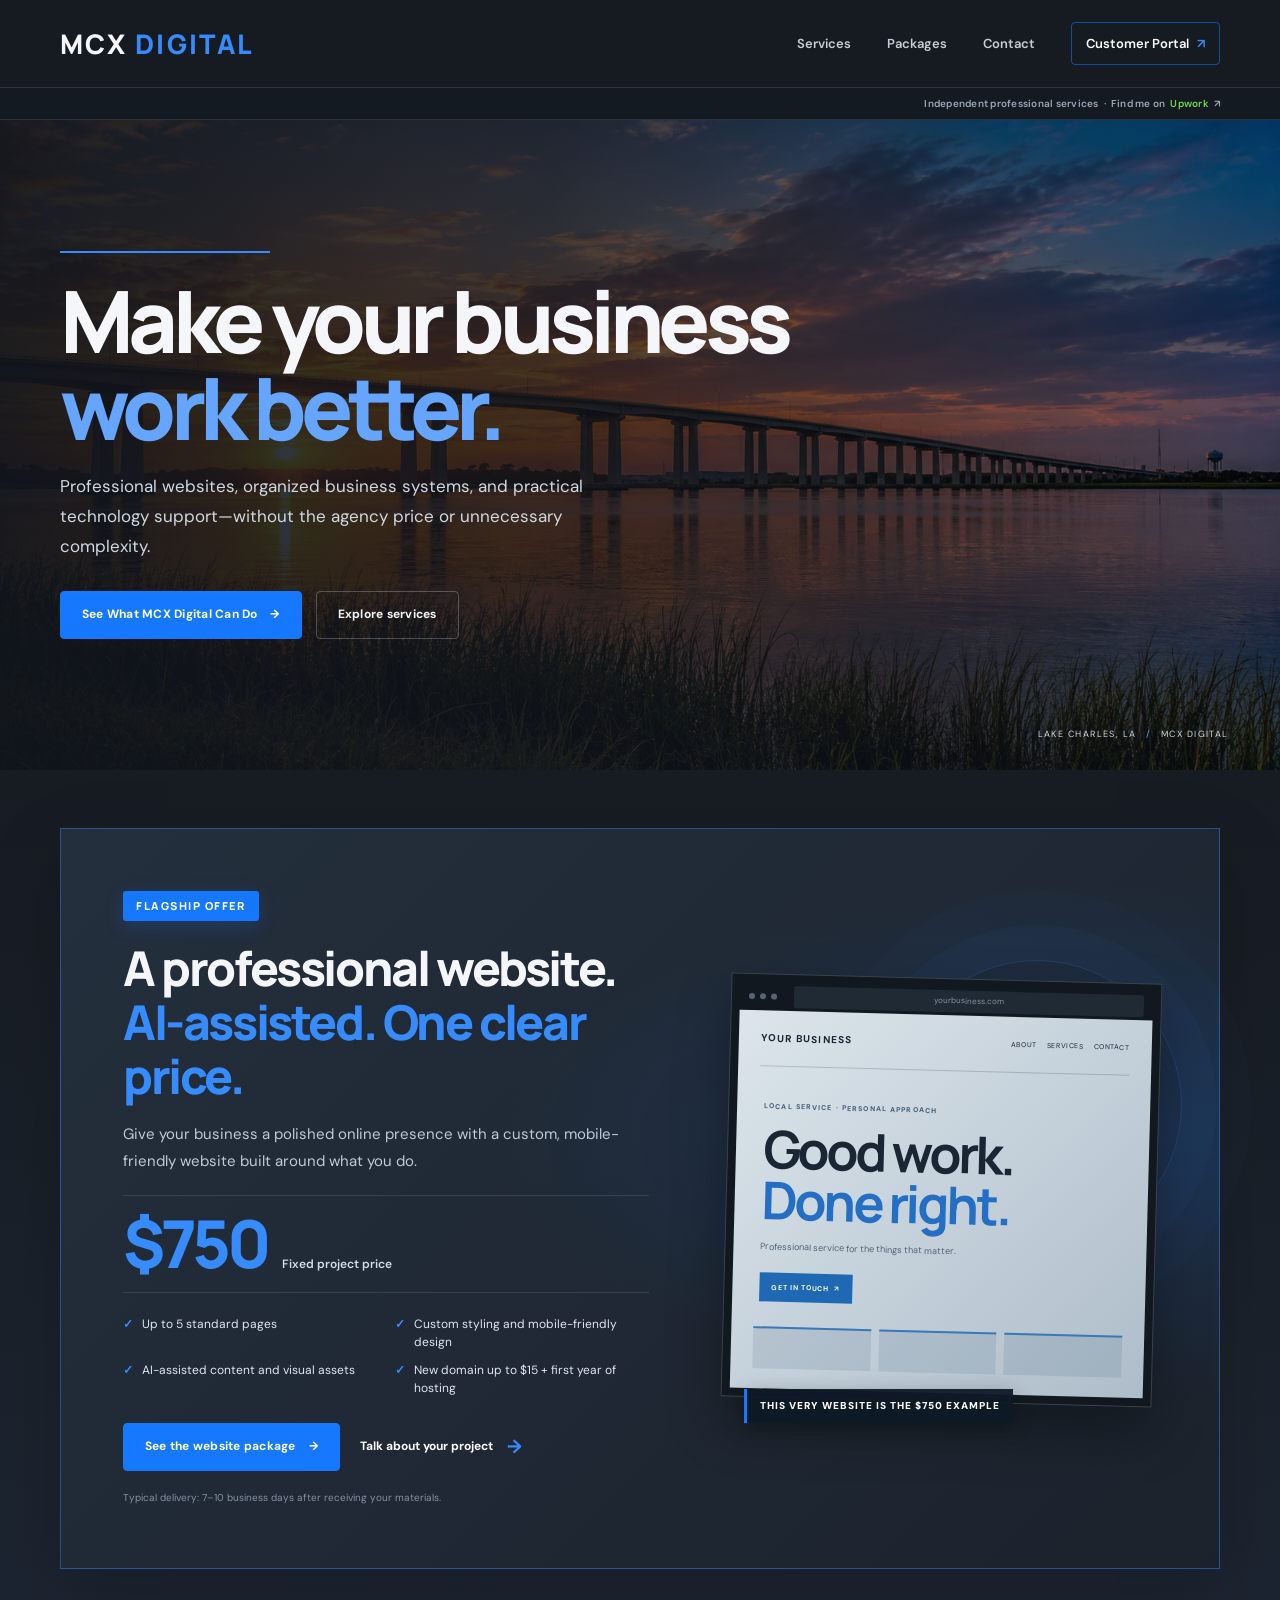
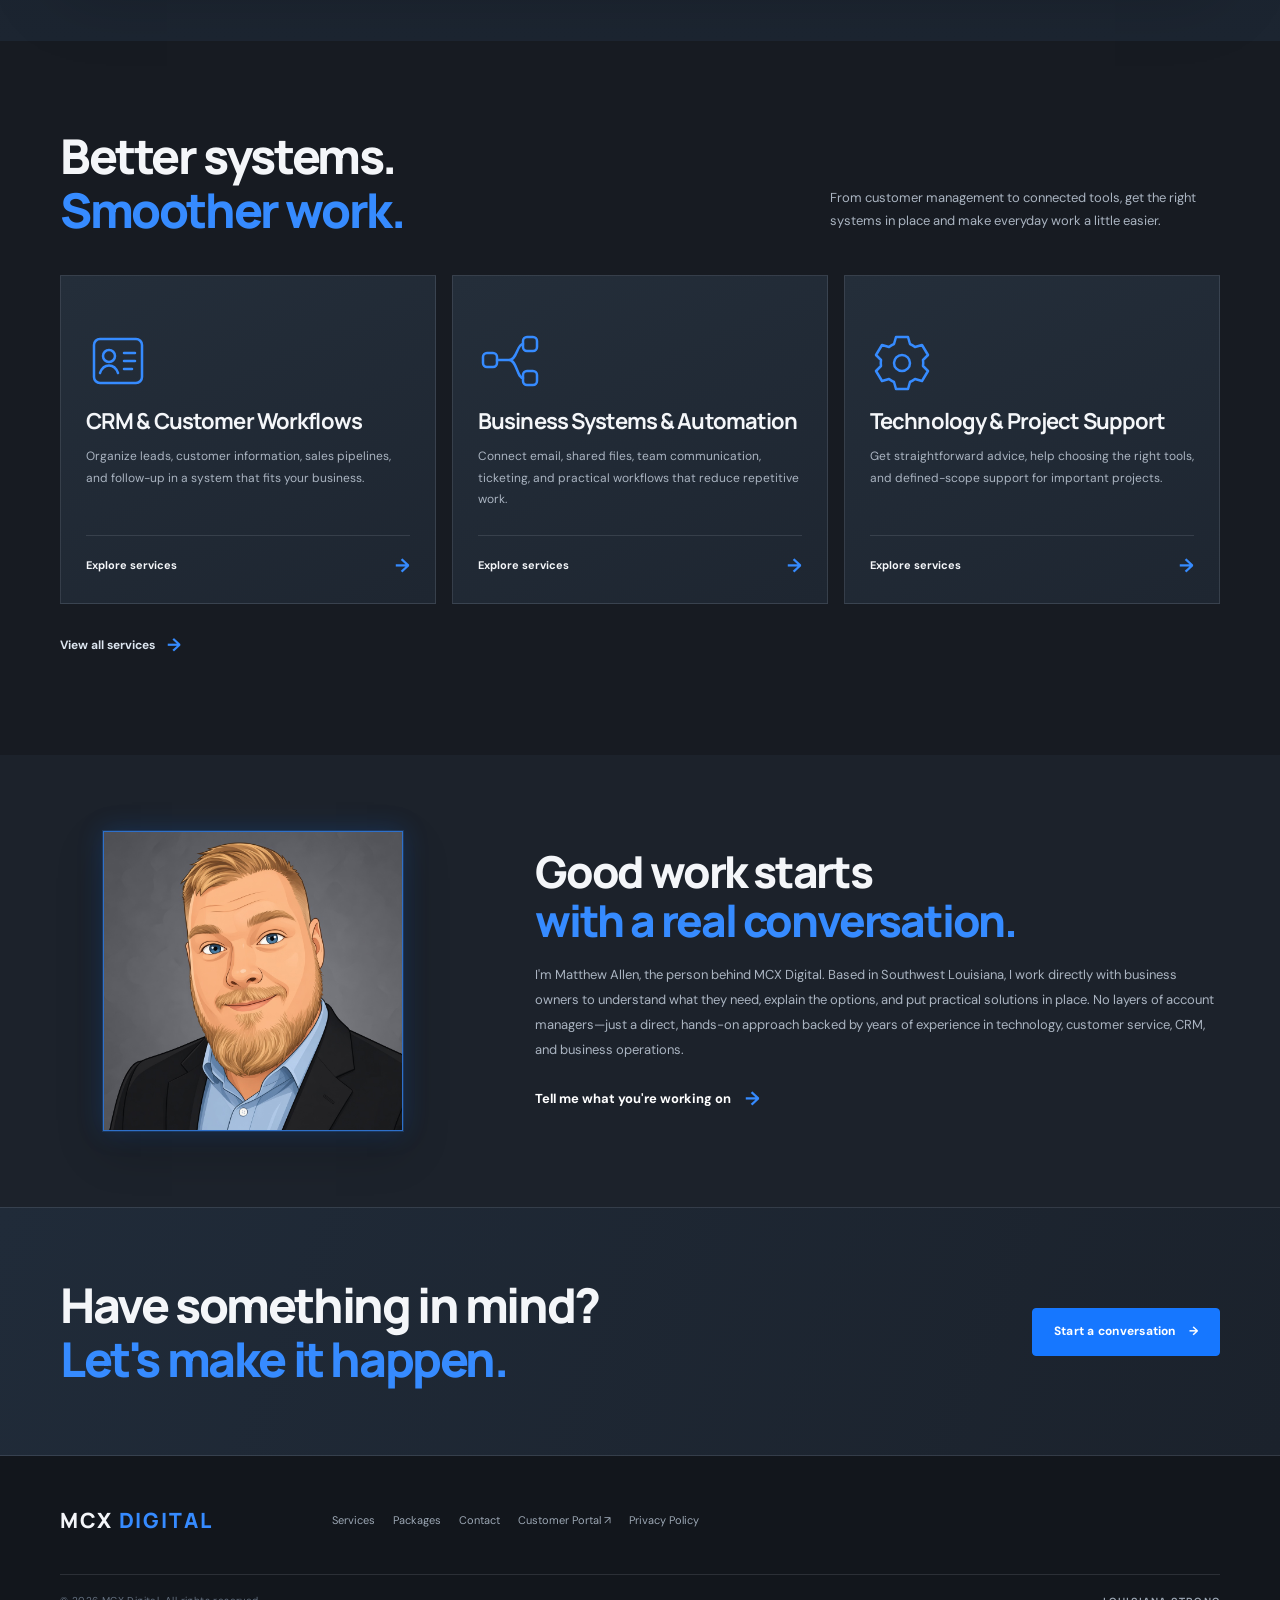
==== index.html @ 94354ca6 "Restore MCX Digital text wordmark" ====
<!doctype html>
<html lang="en">
<head>
  <meta charset="utf-8">
  <meta name="viewport" content="width=device-width, initial-scale=1">
  <meta name="description" content="MCX Digital provides professional small-business websites, CRM setup, connected business systems, and practical technology support from Southwest Louisiana.">
  <meta name="theme-color" content="#171b22">
  <title>MCX Digital | Practical Digital Support for Small Business</title>
  <link rel="icon" href="assets/images/favicon.svg" type="image/svg+xml">
  <link rel="preconnect" href="https://fonts.googleapis.com">
  <link rel="preconnect" href="https://fonts.gstatic.com" crossorigin>
  <link href="https://fonts.googleapis.com/css2?family=DM+Sans:wght@400;500;600;700&family=Manrope:wght@400;500;600;700;800&display=swap" rel="stylesheet">
  <link rel="stylesheet" href="assets/css/style.css">
  <script src="assets/js/config.js" defer></script>
  <script src="assets/js/main.js" defer></script>
</head>
<body class="home-page">
  <a class="skip-link" href="#main">Skip to content</a>
  <header class="site-header">
    <div class="container nav-wrap">
      <a class="brand" href="index.html" aria-label="MCX Digital home"><span class="brand-wordmark">MCX <span class="brand-x">DIGITAL</span></span></a>
      <button class="menu-toggle" type="button" aria-expanded="false" aria-controls="primary-nav" aria-label="Open navigation"><span></span><span></span><span></span></button>
      <nav class="primary-nav" id="primary-nav" aria-label="Main navigation">
        <a href="services.html">Services</a>
        <a href="packages.html">Packages</a>
        <a href="contact.html">Contact</a>
        <a class="nav-portal" data-portal-link href="#">Customer Portal <span aria-hidden="true">↗</span></a>
      </nav>
    </div>
  </header>
  <div class="profile-bar"><div class="container"><a href="https://www.upwork.com/freelancers/matthewallen" target="_blank" rel="noopener noreferrer">Independent professional services <span aria-hidden="true">·</span> Find me on <span class="upwork-word">Upwork</span> <span aria-hidden="true">↗</span></a></div></div>
  <main id="main">
    <section class="hero hero-home home-hero">
      <div class="container home-hero-content">
        <div class="home-kicker"><span></span></div>
        <h1>Make your business<br><span>work better.</span></h1>
        <p class="hero-lede">Professional websites, organized business systems, and practical technology support—without the agency price or unnecessary complexity.</p>
        <div class="hero-actions">
          <a class="button button-primary" href="packages.html">See What MCX Digital Can Do <span aria-hidden="true">→</span></a>
          <a class="button button-ghost" href="services.html">Explore services</a>
        </div>
      </div>
      <div class="home-hero-index">LAKE CHARLES, LA <span> / </span> MCX DIGITAL</div>
    </section>

    <section class="home-flagship-section">
      <div class="container">
        <div class="home-flagship-panel">
          <div class="home-flagship-copy">
            <div class="home-section-kicker"><span class="home-flagship-tag">FLAGSHIP OFFER</span></div>
            <h2>A professional website.<br><span>AI-assisted. One clear price.</span></h2>
            <p class="home-flagship-lede">Give your business a polished online presence with a custom, mobile-friendly website built around what you do.</p>
            <div class="home-price-line"><strong>$750</strong><span>Fixed project price</span></div>
            <ul class="home-includes">
              <li>Up to 5 standard pages</li>
              <li>Custom styling and mobile-friendly design</li>
              <li>AI-assisted content and visual assets</li>
              <li>New domain up to $15 + first year of hosting</li>
            </ul>
            <div class="home-flagship-actions">
              <a class="button button-primary" href="packages.html">See the website package <span aria-hidden="true">→</span></a>
              <a class="text-link" href="contact.html">Talk about your project <span>→</span></a>
            </div>
            <p class="home-delivery-note">Typical delivery: 7–10 business days after receiving your materials.</p>
          </div>
          <div class="home-site-visual" aria-label="Illustrative preview of a modern small-business website">
            <div class="home-browser">
              <div class="home-browser-bar"><span></span><span></span><span></span><div>yourbusiness.com</div></div>
              <div class="home-browser-page">
                <div class="home-browser-nav"><b>YOUR BUSINESS</b><span>ABOUT&nbsp;&nbsp;&nbsp; SERVICES&nbsp;&nbsp;&nbsp; CONTACT</span></div>
                <div class="home-browser-hero"><small>LOCAL SERVICE · PERSONAL APPROACH</small><strong>Good work.<br><i>Done right.</i></strong><span>Professional service for the things that matter.</span><b>GET IN TOUCH&nbsp; ↗</b></div>
                <div class="home-browser-bottom"><span></span><span></span><span></span></div>
              </div>
            </div>
            <div class="home-visual-caption"><span>THIS VERY WEBSITE IS THE $750 EXAMPLE</span></div>
            <div class="home-visual-orbit"></div>
          </div>
        </div>
      </div>
    </section>

    <section class="home-services-section section">
      <div class="container">
        <div class="home-services-heading">
          <div><h2>Better systems.<br><span>Smoother work.</span></h2></div>
          <p>From customer management to connected tools, get the right systems in place and make everyday work a little easier.</p>
        </div>
        <div class="home-services-grid">
          <a class="home-service-card" href="services.html">
            <div class="home-service-top" aria-hidden="true"></div>
            <div class="home-service-symbol home-symbol-crm" aria-hidden="true"><svg viewBox="0 0 64 64" fill="none"><rect x="8" y="10" width="48" height="44" rx="6" stroke="currentColor" stroke-width="2.5"/><circle cx="23" cy="27" r="6" stroke="currentColor" stroke-width="2.5"/><path d="M14 44c1.8-5 5-7.5 9-7.5s7.2 2.5 9 7.5M38 24h11M38 32h11M38 40h8" stroke="currentColor" stroke-width="2.5" stroke-linecap="round"/></svg></div>
            <h3>CRM &amp; Customer Workflows</h3>
            <p>Organize leads, customer information, sales pipelines, and follow-up in a system that fits your business.</p>
            <span class="home-card-link">Explore services <i>→</i></span>
          </a>
          <a class="home-service-card" href="services.html">
            <div class="home-service-top" aria-hidden="true"></div>
            <div class="home-service-symbol home-symbol-flow" aria-hidden="true"><svg viewBox="0 0 64 64" fill="none"><rect x="5" y="24" width="14" height="14" rx="4" stroke="currentColor" stroke-width="2.5"/><rect x="45" y="8" width="14" height="14" rx="4" stroke="currentColor" stroke-width="2.5"/><rect x="45" y="42" width="14" height="14" rx="4" stroke="currentColor" stroke-width="2.5"/><path d="M19 31h12c8 0 8-16 14-16M31 31c8 0 8 18 14 18" stroke="currentColor" stroke-width="2.5" stroke-linecap="round"/></svg></div>
            <h3>Business Systems &amp; Automation</h3>
            <p>Connect email, shared files, team communication, ticketing, and practical workflows that reduce repetitive work.</p>
            <span class="home-card-link">Explore services <i>→</i></span>
          </a>
          <a class="home-service-card" href="services.html">
            <div class="home-service-top" aria-hidden="true"></div>
            <div class="home-service-symbol home-symbol-guidance" aria-hidden="true"><svg viewBox="0 0 64 64" fill="none"><path d="M26 8h12l2 7a19 19 0 0 1 5 3l7-2 6 10-5 5a20 20 0 0 1 0 6l5 5-6 10-7-2a19 19 0 0 1-5 3l-2 7H26l-2-7a19 19 0 0 1-5-3l-7 2-6-10 5-5a20 20 0 0 1 0-6l-5-5 6-10 7 2a19 19 0 0 1 5-3l2-7Z" stroke="currentColor" stroke-width="2.5" stroke-linejoin="round"/><circle cx="32" cy="34" r="8" stroke="currentColor" stroke-width="2.5"/></svg></div>
            <h3>Technology &amp; Project Support</h3>
            <p>Get straightforward advice, help choosing the right tools, and defined-scope support for important projects.</p>
            <span class="home-card-link">Explore services <i>→</i></span>
          </a>
        </div>
        <a class="home-all-services" href="services.html">View all services <span>→</span></a>
      </div>
    </section>

    <section class="home-about-section">
      <div class="container home-about-panel">
        <div class="home-about-image"><img src="assets/images/avatar01.jpg" alt="Illustrated portrait of Matthew Allen"></div>
        <div class="home-about-copy">
          <h2>Good work starts<br><span>with a real conversation.</span></h2>
          <p>I'm Matthew Allen, the person behind MCX Digital. Based in Southwest Louisiana, I work directly with business owners to understand what they need, explain the options, and put practical solutions in place. No layers of account managers—just a direct, hands-on approach backed by years of experience in technology, customer service, CRM, and business operations.</p>
          <a class="text-link" href="contact.html">Tell me what you're working on <span>→</span></a>
        </div>
      </div>
    </section>

    <section class="home-final-cta">
      <div class="container home-final-inner">
        <div><h2>Have something in mind?<br><span>Let's make it happen.</span></h2></div>
        <a class="button button-primary" href="contact.html">Start a conversation <span aria-hidden="true">→</span></a>
      </div>
    </section>
  </main>
  <footer class="site-footer">
    <div class="container footer-main">
      <a class="brand footer-brand" href="index.html" aria-label="MCX Digital home"><span class="brand-wordmark">MCX <span class="brand-x">DIGITAL</span></span></a>
      <div class="footer-links"><a href="services.html">Services</a><a href="packages.html">Packages</a><a href="contact.html">Contact</a><a data-portal-link href="#">Customer Portal ↗</a><a href="privacy.html">Privacy Policy</a></div>
    </div>
    <div class="container footer-bottom"><span>© <span data-year></span> MCX Digital. All rights reserved.</span><span class="footer-signoff">Louisiana Strong</span></div>
  </footer>
</body>
</html>
---- assets/css/style.css ----
:root{--bg:#171b22;--bg-soft:#1d232c;--panel:#222a35;--panel-hover:#283341;--text:#f4f6f9;--muted:#aab4c1;--subtle:#778392;--blue:#1677ff;--blue-bright:#368bff;--line:rgba(205,218,233,.13);--font-body:"DM Sans",Arial,sans-serif;--font-display:"Manrope","DM Sans",sans-serif;--container:1160px}*{box-sizing:border-box}html{scroll-behavior:smooth}body{margin:0;background:var(--bg);color:var(--text);font-family:var(--font-body);font-size:16px;line-height:1.65;-webkit-font-smoothing:antialiased}a{color:inherit;text-decoration:none}button,input,textarea{font:inherit}.container{width:min(var(--container),calc(100% - 48px));margin-inline:auto}.skip-link{position:absolute;left:-999px;top:8px;z-index:100;background:var(--blue);padding:10px 16px}.skip-link:focus{left:8px}.site-header{height:88px;position:relative;z-index:20;border-bottom:1px solid var(--line);background:rgba(23,27,34,.94)}.nav-wrap{height:100%;display:flex;align-items:center;justify-content:space-between}.brand{display:inline-flex;align-items:center;font-family:var(--font-display),Arial,sans-serif;font-weight:800;letter-spacing:.11em;flex-shrink:0}.brand-wordmark{display:block;font-size:27px;line-height:1.15;letter-spacing:.09em;white-space:nowrap;color:#f4f6f9}.brand-x{color:var(--blue-bright)}.footer-brand .brand-wordmark{font-size:21px}@media(max-width:680px){.brand-wordmark{font-size:22px;letter-spacing:.07em}.footer-brand .brand-wordmark{font-size:19px}}.brand-mark{font-size:26px;letter-spacing:-.09em;color:#fff}.brand-mark span{color:var(--blue)}.brand-name{font-size:12px;letter-spacing:.18em}.brand-period{color:var(--blue);font-size:20px}.primary-nav{display:flex;align-items:center;gap:36px;font-size:13px;font-weight:600;color:#c6ced8}.primary-nav>a{transition:color .2s}.primary-nav>a:hover,.primary-nav>a.active{color:#fff}.primary-nav>a.active:after{content:"";display:block;height:2px;background:var(--blue);margin-top:7px}.primary-nav .nav-portal{border:1px solid rgba(22,119,255,.55);border-radius:4px;padding:10px 14px;color:#fff}.nav-portal span{color:var(--blue-bright);margin-left:5px}.menu-toggle{display:none;background:none;border:0;padding:8px}.menu-toggle span{display:block;width:23px;height:2px;background:white;margin:5px}.hero{position:relative;overflow:hidden;min-height:620px;display:flex;align-items:center;background:radial-gradient(ellipse at 78% 42%,rgba(22,119,255,.13),transparent 38%),linear-gradient(115deg,#171b22 5%,#1a2029 100%)}.hero-grid{position:absolute;inset:0;background-image:linear-gradient(rgba(160,184,213,.045) 1px,transparent 1px),linear-gradient(90deg,rgba(160,184,213,.045) 1px,transparent 1px);background-size:64px 64px;mask-image:linear-gradient(90deg,transparent 4%,#000 100%)}.hero-content{position:relative;z-index:2;padding-block:100px}.eyebrow{display:flex;align-items:center;gap:12px;color:#8e9bab;font-size:10px;font-weight:700;letter-spacing:.2em}.eyebrow-line{width:28px;height:2px;background:var(--blue)}h1,h2,h3,p{margin-top:0}h1,h2,h3{font-family:var(--font-display);letter-spacing:-.045em}h1{font-size:clamp(48px,7vw,82px);line-height:1.06;font-weight:800;margin:24px 0}.hero h1 span,.text-blue{color:var(--blue-bright)}.hero-lede{max-width:590px;color:#aeb8c5;font-size:18px;line-height:1.75}.hero-actions{display:flex;flex-wrap:wrap;gap:14px;margin-top:34px}.button{display:inline-flex;align-items:center;justify-content:center;gap:13px;min-height:48px;padding:0 21px;border-radius:4px;font-size:12px;font-weight:700;letter-spacing:.02em;transition:transform .2s,background .2s,border-color .2s}.button:hover:not(.button-disabled){transform:translateY(-2px)}.button-primary{background:var(--blue);color:white;border:1px solid var(--blue)}.button-primary:hover{background:#0868eb}.button-ghost{border:1px solid rgba(210,222,238,.28);color:#f2f5f8}.button-ghost:hover{border-color:var(--blue)}.button-disabled{background:#303945;color:#9ba7b5;border:1px solid #3a4552;cursor:not-allowed}.hero-note{margin-top:54px;color:#8793a2;font-size:11px;letter-spacing:.08em}.status-dot{display:inline-block;width:7px;height:7px;background:var(--blue);border-radius:50%;margin-right:9px;box-shadow:0 0 12px rgba(22,119,255,.8)}.hero-orbit{position:absolute;border:1px solid rgba(22,119,255,.2);border-radius:50%;pointer-events:none}.orbit-one{width:500px;height:500px;right:8%;top:10%;box-shadow:0 0 100px rgba(22,119,255,.06),inset 0 0 100px rgba(22,119,255,.04)}.orbit-two{width:340px;height:340px;right:14%;top:23%;border-color:rgba(22,119,255,.14)}.hero-index,.page-hero-index{position:absolute;right:5%;bottom:38px;color:#667486;font-size:10px;letter-spacing:.2em}.section{padding:108px 0}.section-intro{background:#1c222b}.intro-layout{display:grid;grid-template-columns:1fr 1fr;gap:80px;align-items:center}h2{font-size:clamp(34px,4vw,52px);line-height:1.13;font-weight:800;margin:20px 0}.large-copy{font-size:19px;color:#b7c1cd;line-height:1.8}.text-link{display:inline-flex;align-items:center;gap:14px;margin-top:18px;color:#fff;font-size:13px;font-weight:700}.text-link span{color:var(--blue-bright);font-size:19px;transition:transform .2s}.text-link:hover span{transform:translateX(5px)}.section-heading{display:flex;align-items:end;justify-content:space-between;gap:30px;margin-bottom:44px}.section-heading h2{margin-bottom:0}.service-grid{display:grid;grid-template-columns:repeat(3,1fr);gap:16px}.service-card{position:relative;min-height:270px;padding:30px;background:var(--panel);border:1px solid var(--line);transition:transform .25s,border-color .25s,background .25s}.service-card:hover{transform:translateY(-5px);border-color:rgba(22,119,255,.55);background:var(--panel-hover)}.card-number{position:absolute;top:28px;right:28px;color:#6e7c8c;font-size:11px;letter-spacing:.12em}.service-icon{display:block;color:var(--blue-bright);font-size:30px;margin:12px 0 28px}.service-card h3{font-size:21px;margin-bottom:12px}.service-card p,.feature-copy p{color:var(--muted);font-size:14px;line-height:1.8}.card-arrow{position:absolute;bottom:25px;right:28px;color:var(--blue-bright);font-size:20px}.mobile-link{display:none}.section-feature{background:#1c222b}.feature-panel{display:grid;grid-template-columns:1fr 1fr;gap:90px;align-items:center}.feature-art{min-height:360px;position:relative;display:flex;align-items:center;justify-content:center;overflow:hidden;background:linear-gradient(140deg,#202b39,#18202a);border:1px solid var(--line)}.feature-ring{position:absolute;width:270px;height:270px;border:1px solid rgba(22,119,255,.55);border-radius:50%;box-shadow:0 0 0 35px rgba(22,119,255,.035),0 0 0 70px rgba(22,119,255,.025)}.feature-monogram{position:relative;font-family:var(--font-display);font-weight:800;font-size:76px;letter-spacing:-.1em}.feature-monogram span{color:var(--blue)}.feature-label{position:absolute;bottom:28px;color:#8190a1;font-size:9px;letter-spacing:.24em}.feature-copy h2{font-size:clamp(32px,3.6vw,46px)}.section-cta{background:linear-gradient(110deg,#1d2734,#1b222c);border-top:1px solid var(--line);border-bottom:1px solid var(--line)}.cta-inner{display:flex;align-items:center;justify-content:space-between;gap:30px}.cta-inner h2{margin-bottom:0}.site-footer{background:#12161c;padding:52px 0 20px}.footer-main{display:grid;grid-template-columns:1fr 1fr 2fr;gap:24px;align-items:center;padding-bottom:42px}.footer-brand{width:max-content}.footer-main>p{margin:0;color:#7f8b99;font-size:12px}.footer-links{display:flex;justify-content:flex-end;flex-wrap:wrap;gap:20px;color:#9ca7b4;font-size:11px}.footer-links a:hover{color:#fff}.footer-bottom{border-top:1px solid var(--line);padding-top:18px;display:flex;justify-content:space-between;color:#657180;font-size:10px;letter-spacing:.04em}.page-hero{position:relative;overflow:hidden;padding:112px 0 104px;background:radial-gradient(ellipse at 85% 40%,rgba(22,119,255,.12),transparent 38%),#1b212a;border-bottom:1px solid var(--line)}.page-hero h1{font-size:clamp(44px,6vw,70px);margin:22px 0}.page-hero .hero-lede{font-size:16px;max-width:620px}.page-hero-compact{padding:85px 0}.service-list{border-top:1px solid var(--line)}.service-row{display:grid;grid-template-columns:.8fr 1.2fr;gap:80px;padding:48px 0;border-bottom:1px solid var(--line)}.service-row-meta{display:flex;flex-direction:column;justify-content:space-between;color:#7f8d9d;font-size:10px;letter-spacing:.16em}.service-row-meta .service-icon{font-size:34px;margin:28px 0 0}.service-row h2{font-size:34px;margin:0 0 15px}.service-row p{max-width:650px;color:var(--muted);line-height:1.8}.feature-list{list-style:none;margin:24px 0 0;padding:0;display:grid;gap:10px;color:#c0cad5;font-size:13px}.feature-list li:before{content:"↗";color:var(--blue-bright);margin-right:12px}.section-aside{max-width:320px;color:var(--muted);font-size:13px;line-height:1.8}.package-grid{display:grid;grid-template-columns:repeat(3,1fr);gap:16px;align-items:stretch}.package-card{background:var(--panel);border:1px solid var(--line);padding:30px;display:flex;flex-direction:column;min-height:440px}.package-featured{border-color:rgba(22,119,255,.7);background:linear-gradient(160deg,#243347,#202a37)}.package-top{display:flex;align-items:center;justify-content:space-between;color:#8c9aaa;font-size:9px;letter-spacing:.16em}.package-symbol{font-family:var(--font-display);font-size:24px;margin-left:auto;color:rgba(54,139,255,.75)}.package-card h3{font-size:30px;margin:24px 0 8px}.package-desc{color:var(--muted);font-size:13px;line-height:1.8;min-height:68px}.package-price{border-top:1px solid var(--line);border-bottom:1px solid var(--line);padding:18px 0;margin:12px 0;color:#8996a5;font-size:9px;letter-spacing:.15em}.package-price span{display:block;color:#fff;font-family:var(--font-display);font-size:15px;font-weight:700;letter-spacing:.04em;margin-top:5px}.package-card .button{margin-top:auto}.fine-print{color:#788595;font-size:11px;margin-top:28px}.contact-layout{display:grid;grid-template-columns:.8fr 1.2fr;gap:90px;align-items:start}.contact-copy h2{font-size:42px}.contact-copy>p{color:var(--muted);line-height:1.8}.contact-detail{border-top:1px solid var(--line);padding:18px 0;display:flex;flex-direction:column;gap:5px;color:#dce2e9;font-size:13px}.detail-label{color:#7e8b9a;font-size:9px;letter-spacing:.18em}.contact-form-panel{background:var(--panel);border:1px solid var(--line);padding:32px}.form-heading{display:flex;justify-content:space-between;color:#e8edf3;font-size:10px;letter-spacing:.16em;margin-bottom:28px}.form-mark{color:#788798}.contact-form{display:grid;gap:10px}.contact-form label{color:#bdc7d2;font-size:11px;font-weight:600;margin-top:8px}.contact-form input,.contact-form textarea{width:100%;border:1px solid rgba(205,218,233,.17);border-radius:3px;background:#19202a;color:#fff;padding:13px 14px;outline:none;font-size:13px}.contact-form input:focus,.contact-form textarea:focus{border-color:var(--blue)}.contact-form textarea{resize:vertical}.contact-form input::placeholder,.contact-form textarea::placeholder{color:#687687}.contact-form button{margin-top:12px;width:100%}.contact-form button:disabled{opacity:.75}.form-note{color:#778596;font-size:10px;line-height:1.6;margin:4px 0 0}.legal-content{max-width:800px}.legal-content h2{font-size:22px;margin-top:34px}.legal-content p{color:var(--muted);line-height:1.8}.legal-warning{padding:18px;border:1px solid rgba(255,183,77,.35);background:rgba(255,183,77,.06);color:#e8c58d;font-size:12px;line-height:1.7}.fine-print a{color:var(--blue-bright)}@media(max-width:850px){.primary-nav{gap:20px}.hero{min-height:570px}.orbit-one{right:-18%}.orbit-two{right:-8%}.feature-panel{gap:42px}.service-row{gap:40px}.contact-layout{gap:40px}.footer-main{grid-template-columns:1fr 1fr}.footer-links{grid-column:1/-1;justify-content:flex-start}.package-card{padding:22px}}@media(max-width:680px){.container{width:min(var(--container),calc(100% - 36px))}.site-header{height:72px}.menu-toggle{display:block}.primary-nav{display:none;position:absolute;top:71px;left:0;right:0;background:#171d25;border-bottom:1px solid var(--line);padding:18px;flex-direction:column;align-items:stretch;gap:0}.primary-nav.is-open{display:flex}.primary-nav>a{padding:13px 8px}.primary-nav>a.active:after{display:none}.primary-nav .nav-portal{margin-top:8px;text-align:center}.hero{min-height:600px}.hero-content{padding-block:90px}.hero h1{font-size:clamp(46px,13vw,66px)}.hero-lede{font-size:16px}.hero-note{margin-top:38px}.orbit-one{width:360px;height:360px;right:-50%;top:18%}.orbit-two{width:250px;height:250px;right:-34%;top:27%}.hero-index{right:20px;bottom:20px}.section{padding:76px 0}.intro-layout,.feature-panel,.contact-layout{grid-template-columns:1fr;gap:28px}.intro-layout{gap:20px}.large-copy{font-size:16px}.section-heading{align-items:flex-start;flex-direction:column}.desktop-link{display:none}.mobile-link{display:inline-flex}.service-grid{grid-template-columns:1fr}.service-card{min-height:225px}.feature-art{min-height:280px}.feature-ring{width:210px;height:210px}.feature-monogram{font-size:62px}.cta-inner{align-items:flex-start;flex-direction:column}.footer-main{grid-template-columns:1fr;gap:18px}.footer-links{grid-column:auto;display:grid;grid-template-columns:1fr 1fr;gap:14px}.footer-bottom{gap:12px;flex-direction:column}.page-hero{padding:80px 0 75px}.page-hero h1{font-size:clamp(42px,12vw,60px)}.page-hero-index{right:18px;bottom:18px}.service-row{grid-template-columns:1fr;gap:16px;padding:34px 0}.service-row-meta{flex-direction:row;align-items:center}.service-row-meta .service-icon{margin:0}.service-row h2{font-size:29px}.package-grid{grid-template-columns:1fr}.package-card{min-height:390px}.section-aside{max-width:none}.contact-copy h2{font-size:36px}.contact-form-panel{padding:22px}.page-hero-compact{padding:70px 0}.legal-content h2{font-size:20px}}@media(prefers-reduced-motion:reduce){html{scroll-behavior:auto}*,*:before,*:after{transition:none!important;animation:none!important}}
/* Southwest Louisiana identity */
.louisiana-mark{display:block;width:19px;height:26px;object-fit:contain;margin-right:11px;opacity:.95;flex-shrink:0}
.footer-brand .louisiana-mark{width:16px;height:22px;margin-right:8px}
.feature-state-mark{position:absolute;width:110px;height:125px;object-fit:contain;opacity:.18;transform:rotate(7deg)}
.hero-home{background-image:linear-gradient(90deg,rgba(17,22,29,.94) 0%,rgba(17,22,29,.78) 44%,rgba(17,22,29,.24) 100%),url("../images/i210-sunset.png");background-position:center;background-size:cover}
.hero-home .hero-grid{opacity:.28}
.hero-home .hero-orbit{border-color:rgba(255,255,255,.18)}
.site-footer .footer-main>p{max-width:310px;line-height:1.7}
@media(max-width:680px){.louisiana-mark{width:16px;height:22px;margin-right:8px}.hero-home{background-position:58% center}.hero-home:before{content:"";position:absolute;inset:0;background:linear-gradient(90deg,rgba(17,22,29,.88),rgba(17,22,29,.45));pointer-events:none}}

/* Homepage local identity: Lake Charles I-210 sunset hero */
.hero-home{background:#171b22}
.hero-home::before{content:"";position:absolute;inset:0;background:linear-gradient(90deg,rgba(23,27,34,.98) 0%,rgba(23,27,34,.88) 34%,rgba(23,27,34,.38) 68%,rgba(23,27,34,.18) 100%),linear-gradient(0deg,rgba(23,27,34,.38),rgba(23,27,34,.08)),url("../images/i210-sunset.png");background-size:cover;background-position:center 54%;pointer-events:none}
.hero-home .hero-grid,.hero-home .hero-orbit{display:none}
@media(max-width:680px){.hero-home::before{background-position:58% center;background-image:linear-gradient(90deg,rgba(23,27,34,.91),rgba(23,27,34,.58)),linear-gradient(0deg,rgba(23,27,34,.48),rgba(23,27,34,.12)),url("../images/i210-sunset.png")}.hero-home{min-height:600px}}


/* Approved homepage refresh */
.service-card{min-height:310px}
.service-mark{position:relative;display:flex;align-items:center;height:72px;margin:4px 0 18px;color:var(--blue-bright);font-family:var(--font-display);font-size:48px;font-weight:800;letter-spacing:-.09em;line-height:1}
.service-mark:after{content:"";position:absolute;left:0;bottom:0;width:48px;height:3px;background:var(--blue-bright);border-radius:2px}
.service-mark-ops{letter-spacing:-.07em}
.ops-connector{position:relative;display:inline-block;width:54px;height:25px;margin-left:15px;border-top:1px solid rgba(54,139,255,.8);border-bottom:1px solid rgba(54,139,255,.45);transform:skewX(-28deg)}
.ops-connector:before,.ops-connector:after{content:"";position:absolute;top:7px;width:7px;height:7px;border:1px solid var(--blue-bright);border-radius:50%;background:var(--panel)}
.ops-connector:before{left:8px}.ops-connector:after{right:8px}
.service-mark-ai{letter-spacing:-.1em}
.ai-spark{font-size:20px;letter-spacing:0;margin:0 0 25px 8px;color:#8bbaff}
.service-card h3{max-width:90%}
.feature-portrait{padding:0;min-height:390px;align-items:stretch;justify-content:stretch}
.feature-portrait>img{position:absolute;inset:0;width:100%;height:100%;object-fit:cover;object-position:center 30%}
.portrait-caption{position:absolute;left:0;right:0;bottom:0;display:flex;align-items:center;justify-content:space-between;gap:16px;padding:22px 24px;background:linear-gradient(0deg,rgba(15,20,27,.96),rgba(15,20,27,.05));font-family:var(--font-display);font-size:11px;font-weight:700;letter-spacing:.16em}
.portrait-caption span:last-child{color:var(--blue-bright);font-size:9px}
.footer-louisiana{display:flex;align-items:center;gap:10px;color:#9ca7b4!important;font-family:var(--font-display);font-size:13px!important;font-weight:700;letter-spacing:.08em}
.footer-louisiana img{width:20px;height:25px;object-fit:contain;opacity:.9}
@media(max-width:680px){.service-card{min-height:250px}.feature-portrait{min-height:320px}.service-mark{height:62px;font-size:42px}.footer-louisiana{margin:0}}

.service-tagline{color:#e5edf7!important;font-family:var(--font-display);font-size:13px!important;font-weight:700;line-height:1.55!important;margin:0 0 10px;max-width:95%}
.service-card{min-height:350px}
@media(max-width:680px){.service-card{min-height:280px}}


/* Homepage refinement: portrait sizing and footer signoff */
.feature-portrait{width:100%;max-width:320px;min-height:0;aspect-ratio:1/1;margin:0 auto;}
.feature-portrait>img{position:absolute;inset:0;width:100%;height:100%;object-fit:cover;object-position:center 25%;}
.portrait-caption{display:none!important;}
.footer-main .footer-louisiana{display:none!important;}
.footer-bottom{align-items:center;}
.footer-signoff{color:#9ca7b4;font-family:var(--font-display);font-size:10px;font-weight:700;letter-spacing:.12em;text-transform:uppercase;}
@media(max-width:680px){.feature-portrait{max-width:260px;}.footer-bottom{gap:12px;flex-wrap:wrap;}}

/* Simplified homepage section accents */
.hero-accent{margin:0 0 0 2px;gap:0}
.hero-accent .eyebrow-line{width:288px;height:3px}
.section-accent{margin:0 0 22px;gap:0}
.section-accent .eyebrow-line{width:228px;height:3px}
.section-intro .section-accent .eyebrow-line{width:320px}
.section-services .section-accent .eyebrow-line{width:175px}
.section-feature .section-accent .eyebrow-line{width:220px}
.section-cta .section-accent .eyebrow-line{width:135px}
.section-cta .section-accent{margin-bottom:22px}


/* Service card identity icons */
.crm-people,.ops-workflow{display:inline-flex;align-items:center;margin-left:14px;flex-shrink:0}
.crm-people svg{width:48px;height:36px;overflow:visible}
.ops-workflow svg{width:58px;height:38px;overflow:visible}
.crm-people svg circle,.crm-people svg path,
.ops-workflow svg circle,.ops-workflow svg path{fill:none;stroke:var(--blue-bright);stroke-width:1.7;stroke-linecap:round;stroke-linejoin:round}
.crm-people svg circle,.ops-workflow svg circle{fill:var(--panel)}
@media(max-width:680px){.crm-people svg{width:43px;height:33px}.ops-workflow svg{width:52px;height:34px}}

/* Keep footer navigation together on wider screens */
@media(min-width:681px){.footer-links{flex-wrap:nowrap;white-space:nowrap;gap:clamp(12px,1.4vw,20px)}}
@media(max-width:680px){.footer-links{display:grid;grid-template-columns:1fr 1fr;white-space:normal}}

/* Subtle cinematic treatment for the about portrait */
.feature-portrait{isolation:isolate;background:#18212c;border-color:rgba(205,218,233,.18)}
.feature-portrait>img{z-index:0;filter:saturate(.72) brightness(.78) contrast(.96);transition:filter .35s ease}
.feature-portrait::after{content:"";position:absolute;inset:0;z-index:1;pointer-events:none;background:linear-gradient(135deg,rgba(15,22,31,.16),rgba(12,19,29,.42)),radial-gradient(ellipse at 78% 18%,rgba(22,119,255,.16),transparent 58%);}
@media(prefers-reduced-motion:reduce){.feature-portrait>img{transition:none}}


/* Contact page accent rule: 600% of the original 28px width */
.contact-page .page-hero .eyebrow-line{width:168px}


/* Contact section accent line: 300% of the original 28px width */
.contact-copy .eyebrow-line{width:84px}

.services-page .page-hero .eyebrow-line{width:196px}

.services-page .section-cta .eyebrow-line{width:240px}

.profile-bar{min-height:32px;background:#141a22;border-bottom:1px solid var(--line);display:flex;align-items:center}
.profile-bar .container{display:flex;justify-content:flex-end;align-items:center}
.profile-bar a{display:inline-flex;align-items:center;gap:5px;color:#9ca7b4;font-size:10px;font-weight:600;line-height:1.2;letter-spacing:.025em;transition:color .2s}
.profile-bar a:hover{color:#fff}
.upwork-word{color:#6FDA44!important}
.contact-upwork a{transition:color .2s}
.contact-upwork a:hover{color:var(--blue-bright)}
@media(max-width:680px){.profile-bar{min-height:30px}.profile-bar a{font-size:9px;gap:4px}}

.privacy-page .page-hero .eyebrow-line{width:210px}


/* Packages page accent rules: 750%, 600%, and 450% of the original 28px width */
.packages-page .page-hero .eyebrow-line{width:210px}
.packages-page .section-heading .eyebrow-line{width:168px}
.packages-page .section-cta .eyebrow-line{width:126px}


/* Services page refresh: clean typography-led service list, no decorative Unicode icons */
.services-page .services-overview .section-heading{margin-bottom:36px}
.services-page .services-overview .section-heading .eyebrow{margin-bottom:20px}
.services-page .service-list{border-top:1px solid var(--line)}
.services-page .service-row{grid-template-columns:.72fr 1.28fr;gap:clamp(36px,7vw,96px);padding:52px 0}
.services-page .service-row-meta{justify-content:flex-start;gap:14px;padding-top:7px;color:#8c9aaa;font-size:10px;line-height:1.6;letter-spacing:.16em}
.services-page .service-index{display:block;color:var(--blue-bright);font-family:var(--font-display);font-size:34px;font-weight:800;letter-spacing:-.06em;line-height:1}
.services-page .service-row-content h2{font-size:clamp(28px,3vw,36px);margin:0 0 16px}
.services-page .service-row-content>p{max-width:680px;color:var(--muted);line-height:1.85}
.services-page .service-row-content .feature-list{margin-top:22px}
.services-page .service-row-content .feature-list li:before{content:"";display:inline-block;width:16px;height:2px;vertical-align:middle;background:var(--blue-bright);margin:0 12px 3px 0}
.services-page .section-cta .eyebrow{margin-bottom:22px}
@media(max-width:680px){
 .services-page .services-overview .section-heading{gap:18px;margin-bottom:28px}
 .services-page .service-row{grid-template-columns:1fr;gap:18px;padding:34px 0}
 .services-page .service-row-meta{flex-direction:row;align-items:center;gap:14px;padding:0}
 .services-page .service-index{font-size:27px;min-width:34px}
 .services-page .service-row-content h2{font-size:29px}
}


/* Packages page: emphasize fixed-price value and AI-powered website offering */
.packages-page .package-price span{font-size:25px;line-height:1.2;letter-spacing:-.035em;margin-top:9px}
.packages-page .package-website .package-price span{font-size:44px;color:var(--blue-bright);font-weight:800;letter-spacing:-.055em}
.packages-page .package-tag:empty{display:none}
@media(max-width:680px){.packages-page .package-website .package-price span{font-size:40px}}

/* Flagship $750 website promotion */
.section-flagship{background:linear-gradient(180deg,#171b22 0%,#1c2531 100%);padding-top:34px}
.flagship-panel{display:grid;grid-template-columns:minmax(0,1.5fr) minmax(260px,.75fr);gap:56px;align-items:center;padding:clamp(28px,5vw,64px);border:1px solid rgba(54,139,255,.32);background:radial-gradient(ellipse at 88% 45%,rgba(22,119,255,.16),transparent 42%),linear-gradient(135deg,#202a36,#1b222c);position:relative;overflow:hidden}
.flagship-copy .eyebrow{margin-bottom:22px}
.flagship-copy .eyebrow-line{width:34px}
.flagship-copy h2{font-size:clamp(30px,4vw,48px);line-height:1.14;letter-spacing:-.045em;margin-bottom:20px}
.flagship-copy>p{max-width:640px;color:var(--muted);font-size:16px;line-height:1.85}
.flagship-points{list-style:none;padding:0;margin:22px 0 28px;display:grid;gap:9px;color:#e2e8f0;font-size:14px}
.flagship-points li:before{content:"✓";color:var(--blue-bright);font-weight:800;margin-right:11px}
.flagship-actions{display:flex;align-items:center;gap:22px;flex-wrap:wrap}
.flagship-actions .text-link{font-size:13px}
.flagship-price-panel{border:1px solid rgba(54,139,255,.34);background:rgba(15,21,29,.62);padding:clamp(24px,3vw,38px);text-align:center;box-shadow:0 20px 60px rgba(0,0,0,.16)}
.flagship-price-kicker{font-size:10px;letter-spacing:.2em;color:#aab4c1;font-weight:700}
.flagship-price{font-family:var(--font-display);font-size:clamp(58px,7vw,86px);font-weight:800;line-height:1.2;letter-spacing:-.065em;color:var(--blue-bright);margin:13px 0 3px}
.flagship-price-note{font-size:13px;color:#fff;font-weight:600}
.flagship-price-rule{height:2px;width:48px;background:var(--blue);margin:25px auto}
.flagship-price-foot{display:block;color:var(--muted);font-size:12px;line-height:1.7}
.packages-page .package-grid-flagship{grid-template-columns:1.18fr 1fr 1fr;align-items:stretch}
.packages-page .package-grid-flagship .package-website{border-width:2px;box-shadow:0 16px 44px rgba(0,0,0,.18);transform:translateY(-8px)}
.packages-page .package-flagship-tag{display:inline-block;color:#fff;background:var(--blue);padding:5px 9px;border-radius:2px;font-size:9px;font-weight:800;letter-spacing:.13em}
.packages-page .package-grid-flagship .package-website h3{font-size:32px}
@media(max-width:900px){.flagship-panel{grid-template-columns:1fr;gap:32px}.flagship-price-panel{max-width:420px;width:100%}.packages-page .package-grid-flagship{grid-template-columns:1fr}.packages-page .package-grid-flagship .package-website{transform:none}}
@media(max-width:680px){.section-flagship{padding-top:20px}.flagship-panel{padding:25px 22px;gap:28px}.flagship-copy h2{font-size:32px}.flagship-actions{align-items:flex-start;flex-direction:column;gap:14px}.flagship-price{font-size:64px}}

/* Give the flagship package CTA a little more breathing room after the inclusions. */
.packages-page .package-website .feature-list + .button{margin-top:30px}


/* Compact CRM package card: keep the offer aligned with the other package cards. */
.packages-page .package-crm{padding:24px 25px;min-height:0}
.packages-page .package-crm h3{font-size:27px;margin:17px 0 7px}
.packages-page .package-crm .package-desc{font-size:12px;line-height:1.65;min-height:0;margin-bottom:4px}
.packages-page .package-crm .package-price{padding:12px 0;margin:8px 0}
.packages-page .package-crm .package-price span{font-size:32px;margin-top:3px}
.packages-page .package-crm .package-note{color:var(--muted);font-size:11px;line-height:1.55;margin:4px 0 8px}
.packages-page .package-crm .feature-list{font-size:11px;line-height:1.5;gap:6px;margin:12px 0 16px}
.packages-page .package-crm .feature-list li:before{margin-right:8px}
.packages-page .package-crm .package-upgrade{margin:0 0 18px;padding:14px 15px;background:rgba(15,21,29,.42);border:1px solid rgba(54,139,255,.25);border-radius:3px}
.packages-page .package-crm .jobber-heading{display:flex;align-items:center;justify-content:space-between;gap:10px;flex-wrap:wrap}
.packages-page .package-crm .jobber-heading .package-tag{font-size:8px;color:#9dbfff}
.packages-page .package-crm .jobber-heading h4{margin:0;color:#fff;font-family:var(--font-display);font-size:13px;letter-spacing:-.02em}
.packages-page .package-crm .package-upgrade>p{margin:8px 0;color:var(--muted);font-size:11px;line-height:1.55}
.packages-page .package-crm .jobber-price{display:flex;align-items:baseline;gap:9px;flex-wrap:wrap;border-top:1px solid var(--line);padding-top:9px}
.packages-page .package-crm .jobber-price strong{font-family:var(--font-display);font-size:22px;color:var(--blue-bright);letter-spacing:-.03em}
.packages-page .package-crm .jobber-price span{color:#8996a5;font-size:10px}
.packages-page .package-crm .button{margin-top:auto}
@media(max-width:900px){.packages-page .package-crm{padding:25px}}
@media(max-width:680px){.packages-page .package-crm{padding:24px}.packages-page .package-crm h3{font-size:29px}}


/* Matching reference markers connect each package to its fine print. */
.packages-page .fine-print-marker{display:inline-block;color:var(--blue-bright);font-family:var(--font-display);font-size:14px;font-weight:800;margin-right:6px;}


/* Business systems card: compact hierarchy and a clear recommended-toolkit panel, matching the CRM card. */
.packages-page .package-systems{padding:24px 25px;min-height:0}
.packages-page .package-systems h3{font-size:27px;margin:17px 0 7px}
.packages-page .package-systems .package-desc{font-size:12px;line-height:1.65;min-height:0;margin-bottom:4px}
.packages-page .package-systems .package-price{padding:12px 0;margin:8px 0}
.packages-page .package-systems .package-price span{font-size:32px;margin-top:3px}
.packages-page .systems-stack{margin:4px 0 10px;padding:13px 15px;background:rgba(15,21,29,.42);border:1px solid rgba(54,139,255,.25);border-radius:3px}
.packages-page .systems-stack-label{display:block;color:#9dbfff;font-size:8px;font-weight:800;letter-spacing:.15em;margin-bottom:6px}
.packages-page .systems-stack strong{display:block;color:#fff;font-family:var(--font-display);font-size:13px;line-height:1.5;letter-spacing:-.015em}
.packages-page .systems-stack strong span{color:var(--blue-bright);padding:0 3px}
.packages-page .systems-stack p{color:var(--muted);font-size:10px;line-height:1.5;margin:6px 0 0}
.packages-page .package-systems .systems-includes{font-size:11px;line-height:1.5;gap:6px;margin:12px 0 12px}
.packages-page .package-systems .systems-includes li:before{margin-right:8px}
.packages-page .package-systems .systems-footnote{font-size:10px;line-height:1.5;margin:0 0 14px}
.packages-page .package-systems .button{margin-top:auto}
@media(max-width:900px){.packages-page .package-systems{padding:25px}}
@media(max-width:680px){.packages-page .package-systems{padding:24px}.packages-page .package-systems h3{font-size:29px}}


/* Isolated Services page redesign. All selectors are scoped to .services-page. */
.services-page .mcx-services-hero{background:radial-gradient(ellipse at 86% 42%,rgba(22,119,255,.16),transparent 39%),linear-gradient(115deg,#1b212a,#1c2633)}
.services-page .mcx-services-section{background:linear-gradient(180deg,#171b22 0%,#1a2029 100%)}
.services-page .mcx-services-heading{margin-bottom:42px}
.services-page .mcx-services-core{display:grid;grid-template-columns:repeat(3,minmax(0,1fr));gap:16px;align-items:stretch}
.services-page .mcx-service-card{position:relative;display:flex;flex-direction:column;min-width:0;min-height:430px;padding:27px 25px 24px;background:linear-gradient(155deg,#242e3a,#202833);border:1px solid rgba(205,218,233,.14);transition:transform .22s ease,border-color .22s ease,background .22s ease}
.services-page .mcx-service-card:hover{transform:translateY(-4px);border-color:rgba(54,139,255,.6);background:linear-gradient(155deg,#29394b,#202b38)}
.services-page .mcx-service-featured{border-color:rgba(54,139,255,.65);background:radial-gradient(ellipse at 100% 0%,rgba(22,119,255,.18),transparent 48%),linear-gradient(155deg,#26364a,#202833)}
.services-page .mcx-service-top{display:flex;align-items:center;gap:10px;min-height:30px}
.services-page .mcx-service-number{font-family:var(--font-display);font-size:25px;line-height:1;font-weight:800;color:var(--blue-bright);letter-spacing:-.06em}
.services-page .mcx-service-kicker{font-size:8px;line-height:1.4;font-weight:800;letter-spacing:.13em;color:#aab8c8}
.services-page .mcx-service-symbol{margin-left:auto;color:var(--blue-bright);font-size:22px;line-height:1}
.services-page .mcx-service-card h3{font-size:clamp(22px,2.1vw,29px);line-height:1.15;letter-spacing:-.045em;margin:29px 0 15px}
.services-page .mcx-service-card h3 span{color:#aebdce}
.services-page .mcx-service-card>p{font-size:12px;line-height:1.8;color:var(--muted);margin:0 0 18px}
.services-page .mcx-service-card ul{list-style:none;margin:0 0 22px;padding:0;display:grid;gap:9px;color:#d5dde7;font-size:11px;line-height:1.55}
.services-page .mcx-service-card li{position:relative;padding-left:17px}
.services-page .mcx-service-card li:before{content:"";position:absolute;left:0;top:.62em;width:7px;height:2px;background:var(--blue-bright)}
.services-page .mcx-service-link{display:flex;align-items:center;justify-content:space-between;gap:10px;margin-top:auto;padding-top:15px;border-top:1px solid var(--line);font-size:11px;font-weight:700;color:#fff}
.services-page .mcx-service-link span{color:var(--blue-bright);font-size:18px;transition:transform .2s}
.services-page .mcx-service-link:hover span{transform:translateX(4px)}
.services-page .mcx-services-secondary{display:grid;grid-template-columns:1fr 1fr;gap:16px;margin-top:16px}
.services-page .mcx-service-mini{padding:24px 26px;background:#1d252f;border:1px solid var(--line)}
.services-page .mcx-mini-number{font-size:9px;font-weight:800;letter-spacing:.15em;color:var(--blue-bright)}
.services-page .mcx-service-mini h3{font-size:21px;line-height:1.25;margin:13px 0 8px}
.services-page .mcx-service-mini p{font-size:12px;line-height:1.8;color:var(--muted);margin:0;max-width:620px}
.services-page .section-cta .eyebrow{margin-bottom:18px}
@media(max-width:900px){
 .services-page .mcx-services-core{grid-template-columns:repeat(2,minmax(0,1fr))}
 .services-page .mcx-service-card{min-height:400px}
 .services-page .mcx-service-featured{grid-column:1/-1;min-height:340px}
}
@media(max-width:680px){
 .services-page .mcx-services-heading{display:block;margin-bottom:28px}
 .services-page .mcx-services-heading .section-aside{margin-top:18px}
 .services-page .mcx-services-core,.services-page .mcx-services-secondary{grid-template-columns:1fr}
 .services-page .mcx-service-featured{grid-column:auto}
 .services-page .mcx-service-card{min-height:0;padding:25px 22px}
 .services-page .mcx-service-card h3{font-size:27px;margin-top:23px}
 .services-page .mcx-service-card ul{margin-bottom:20px}
}
@media(prefers-reduced-motion:reduce){
 .services-page .mcx-service-card,.services-page .mcx-service-link span{transition:none}
 .services-page .mcx-service-card:hover{transform:none}
}

/* Homepage refresh: streamlined flagship-first layout */
.home-page .home-hero{min-height:650px;align-items:center;background:#171b22}
.home-page .home-hero::before{content:"";position:absolute;inset:0;background:linear-gradient(90deg,rgba(16,21,28,.94) 0%,rgba(16,21,28,.78) 43%,rgba(16,21,28,.18) 100%),linear-gradient(0deg,rgba(16,21,28,.34),transparent 55%),url("../images/i210-sunset.png");background-size:cover;background-position:center 54%;pointer-events:none}
.home-page .home-hero-content{position:relative;z-index:2;padding-block:105px}
.home-page .home-kicker,.home-page .home-section-kicker{display:flex;align-items:center;gap:11px;color:#a9b8c9;font-size:9px;font-weight:800;letter-spacing:.17em;line-height:1.5}
.home-page .home-kicker>span{width:30px;height:2px;background:var(--blue-bright)}
.home-page .home-hero h1{font-size:clamp(52px,7.3vw,86px);line-height:1.02;letter-spacing:-.065em;margin:24px 0 20px}
.home-page .home-hero h1 span{color:#65a5ff}
.home-page .home-hero .hero-lede{max-width:570px;font-size:17px;line-height:1.75;color:#d0d8e2}
.home-page .home-hero .hero-actions{margin-top:30px}
.home-page .home-hero-note{display:flex;align-items:center;gap:10px;margin-top:42px;color:#c0cad5;font-size:10px;letter-spacing:.08em}
.home-page .home-hero-note span{width:7px;height:7px;border-radius:50%;background:#65a5ff;box-shadow:0 0 12px rgba(101,165,255,.7)}
.home-page .home-hero-index{position:absolute;right:4%;bottom:28px;color:#d1d8e1;font-size:9px;letter-spacing:.16em}
.home-page .home-hero-index span{color:#65a5ff;padding:0 6px}
.home-page .home-flagship-section{position:relative;padding:58px 0 72px;background:linear-gradient(180deg,#171b22,#1c2531)}
.home-page .home-flagship-panel{display:grid;grid-template-columns:minmax(0,1.1fr) minmax(320px,.9fr);gap:clamp(35px,6vw,80px);align-items:center;padding:clamp(30px,5vw,62px);border:1px solid rgba(54,139,255,.43);background:radial-gradient(ellipse at 92% 42%,rgba(22,119,255,.16),transparent 42%),linear-gradient(135deg,#242f3d,#1b222c);box-shadow:0 24px 70px rgba(0,0,0,.18)}
.home-page .home-section-kicker{margin-bottom:20px;color:#9eafc2}
.home-page .home-section-kicker>span:first-child{color:var(--blue-bright);font-family:var(--font-display);font-size:17px;letter-spacing:-.03em}
.home-page .home-flagship-copy h2,.home-page .home-services-heading h2,.home-page .home-about-copy h2,.home-page .home-final-inner h2{font-size:clamp(32px,4vw,48px);line-height:1.12;letter-spacing:-.05em;margin:0 0 18px}
.home-page .home-flagship-copy h2 span,.home-page .home-services-heading h2 span,.home-page .home-about-copy h2 span,.home-page .home-final-inner h2 span{color:var(--blue-bright)}
.home-page .home-flagship-lede{max-width:550px;color:#c0cad5;font-size:15px;line-height:1.8;margin-bottom:20px}
.home-page .home-price-line{display:flex;align-items:baseline;gap:15px;padding:14px 0 16px;border-top:1px solid var(--line);border-bottom:1px solid var(--line)}
.home-page .home-price-line strong{font-family:var(--font-display);font-size:clamp(48px,6vw,66px);font-weight:800;letter-spacing:-.065em;line-height:1;color:var(--blue-bright)}
.home-page .home-price-line span{color:#d3dce7;font-size:12px;font-weight:600}
.home-page .home-includes{display:grid;grid-template-columns:1fr 1fr;gap:10px 18px;list-style:none;padding:0;margin:22px 0 26px;color:#e0e7ef;font-size:12px;line-height:1.5}
.home-page .home-includes li{position:relative;padding-left:19px}
.home-page .home-includes li:before{content:"✓";position:absolute;left:0;color:var(--blue-bright);font-weight:800}
.home-page .home-flagship-actions{display:flex;align-items:center;gap:20px;flex-wrap:wrap}
.home-page .home-flagship-actions .text-link{margin:0;font-size:12px}
.home-page .home-delivery-note{color:#8392a3;font-size:10px;margin:19px 0 0}
.home-page .home-site-visual{position:relative;min-width:0;padding:18px 0 35px}
.home-page .home-browser{position:relative;z-index:1;transform:rotate(1.5deg);padding:8px;background:#111820;border:1px solid rgba(205,218,233,.22);box-shadow:0 25px 55px rgba(0,0,0,.32)}
.home-page .home-browser-bar{height:28px;display:flex;align-items:center;gap:5px;padding:0 9px;color:#8392a3;font-size:8px}
.home-page .home-browser-bar>span{width:6px;height:6px;border-radius:50%;background:#566476}
.home-page .home-browser-bar>div{margin-left:12px;flex:1;text-align:center;background:#202a35;border-radius:3px;padding:4px}
.home-page .home-browser-page{min-height:315px;background:linear-gradient(135deg,#dce5eb,#aebdca);color:#1a2633;padding:20px 22px;overflow:hidden}
.home-page .home-browser-nav{display:flex;justify-content:space-between;align-items:center;gap:10px;padding-bottom:18px;border-bottom:1px solid rgba(26,38,51,.2);font-size:7px;letter-spacing:.08em}
.home-page .home-browser-nav b{font-size:10px;letter-spacing:.12em}
.home-page .home-browser-hero{display:flex;flex-direction:column;align-items:flex-start;padding:34px 5px 25px;max-width:300px}
.home-page .home-browser-hero small{font-size:7px;font-weight:800;letter-spacing:.16em;color:#45617b}
.home-page .home-browser-hero strong{font-family:var(--font-display);font-size:clamp(35px,4.2vw,52px);line-height:.98;letter-spacing:-.06em;margin:13px 0}
.home-page .home-browser-hero strong i{font-style:normal;color:#246fc3}
.home-page .home-browser-hero>span{font-size:9px;color:#526476}
.home-page .home-browser-hero>b{margin-top:18px;background:#1e68b4;color:white;padding:9px 12px;font-size:7px;letter-spacing:.1em}
.home-page .home-browser-bottom{display:grid;grid-template-columns:repeat(3,1fr);gap:8px}
.home-page .home-browser-bottom span{height:42px;background:rgba(42,75,105,.12);border-top:2px solid #3979b7}
.home-page .home-visual-caption{position:absolute;z-index:2;left:8px;right:8px;bottom:5px;display:flex;justify-content:space-between;color:#8fa2b8;font-size:8px;font-weight:800;letter-spacing:.16em}
.home-page .home-visual-orbit{position:absolute;width:290px;height:290px;right:-25px;top:0;border:1px solid rgba(54,139,255,.22);border-radius:50%;box-shadow:0 0 0 35px rgba(54,139,255,.035),0 0 0 70px rgba(54,139,255,.02)}
.home-page .home-services-section{background:#171b22;padding-top:88px;padding-bottom:94px}
.home-page .home-services-heading{display:flex;justify-content:space-between;align-items:end;gap:40px;margin-bottom:38px}
.home-page .home-services-heading h2{margin-bottom:0}
.home-page .home-services-heading>p{max-width:390px;color:var(--muted);font-size:13px;line-height:1.8;margin:0 0 4px}
.home-page .home-services-grid{display:grid;grid-template-columns:repeat(3,minmax(0,1fr));gap:16px}
.home-page .home-service-card{position:relative;display:flex;flex-direction:column;min-height:315px;padding:25px 25px 22px;background:linear-gradient(155deg,#242e3a,#1e2631);border:1px solid rgba(205,218,233,.13);transition:transform .22s ease,border-color .22s ease,background .22s ease}
.home-page .home-service-card:hover{transform:translateY(-4px);border-color:rgba(54,139,255,.58);background:linear-gradient(155deg,#29394b,#202b38)}
.home-page .home-service-top{display:flex;justify-content:space-between;align-items:center;color:#92a3b6;font-size:8px;font-weight:800;letter-spacing:.13em}
.home-page .home-service-top b{color:var(--blue-bright);font-size:20px}
.home-page .home-service-symbol{height:67px;display:flex;align-items:center;margin:15px 0 13px;color:var(--blue-bright);font-family:var(--font-display);font-size:43px;font-weight:800;letter-spacing:-.08em}
.home-page .home-service-symbol>span{font-size:19px;margin-left:5px;color:#a9caff}
.home-page .home-symbol-flow{gap:0}
.home-page .home-symbol-flow span{width:17px;height:17px;border:2px solid var(--blue-bright);border-radius:50%;margin-right:20px;position:relative}
.home-page .home-symbol-flow span:not(:last-child):after{content:"";position:absolute;left:15px;top:6px;width:24px;height:2px;background:rgba(54,139,255,.65)}
.home-page .home-symbol-guidance{font-size:34px;letter-spacing:-.06em}
.home-page .home-symbol-guidance span{font-size:16px;letter-spacing:0;color:#91a4b9}
.home-page .home-service-card h3{font-size:22px;line-height:1.2;margin:0 0 12px;letter-spacing:-.04em}
.home-page .home-service-card p{color:var(--muted);font-size:12px;line-height:1.8;margin:0 0 24px}
.home-page .home-card-link{display:flex;justify-content:space-between;align-items:center;margin-top:auto;padding-top:14px;border-top:1px solid var(--line);font-size:11px;font-weight:700}
.home-page .home-card-link i{font-style:normal;color:var(--blue-bright);font-size:19px}
.home-page .home-all-services{display:inline-flex;align-items:center;gap:12px;margin-top:27px;color:#dce5ef;font-size:12px;font-weight:700}
.home-page .home-all-services span{color:var(--blue-bright);font-size:18px}
.home-page .home-about-section{background:#1c222b;padding:76px 0}
.home-page .home-about-panel{display:grid;grid-template-columns:minmax(230px,.72fr) minmax(0,1.28fr);gap:clamp(38px,7vw,92px);align-items:center}
.home-page .home-about-image{position:relative;width:100%;max-width:300px;aspect-ratio:1/1;margin:auto;overflow:hidden;border:1px solid rgba(54,139,255,.75);background:#18212c;box-shadow:0 0 0 1px rgba(54,139,255,.18),0 0 24px rgba(22,119,255,.22),0 18px 45px rgba(0,0,0,.2)}
.home-page .home-about-image:after{content:none}
.home-page .home-about-image img{width:100%;height:100%;display:block;object-fit:cover;object-position:center 25%;filter:none}
.home-page .home-about-copy h2{font-size:clamp(30px,3.8vw,44px)}
.home-page .home-about-copy>p{max-width:680px;color:var(--muted);font-size:13px;line-height:1.9}
.home-page .home-about-copy .text-link{margin-top:8px}
.home-page .home-final-cta{padding:70px 0;background:linear-gradient(110deg,#202b39,#1b222c);border-top:1px solid var(--line);border-bottom:1px solid var(--line)}
.home-page .home-final-inner{display:flex;align-items:center;justify-content:space-between;gap:30px}
.home-page .home-final-inner .home-section-kicker{margin-bottom:17px}
.home-page .home-final-inner .home-section-kicker span{font-size:9px;letter-spacing:.18em}
.home-page .home-final-inner h2{margin:0}
@media(max-width:900px){
 .home-page .home-flagship-panel{grid-template-columns:1fr;gap:28px}
 .home-page .home-site-visual{max-width:570px;width:100%;margin:auto}
 .home-page .home-services-grid{grid-template-columns:repeat(2,minmax(0,1fr))}
 .home-page .home-service-card:last-child{grid-column:1/-1;min-height:260px}
 .home-page .home-about-panel{gap:35px}
}
@media(max-width:680px){
 .home-page .home-hero{min-height:610px}
 .home-page .home-hero:before{background-image:linear-gradient(90deg,rgba(16,21,28,.91),rgba(16,21,28,.55)),linear-gradient(0deg,rgba(16,21,28,.5),transparent 65%),url("../images/i210-sunset.png");background-position:59% center}
 .home-page .home-hero-content{padding-block:83px}
 .home-page .home-kicker{font-size:8px;letter-spacing:.11em}
 .home-page .home-hero h1{font-size:clamp(46px,12.5vw,66px)}
 .home-page .home-hero .hero-lede{font-size:15px}
 .home-page .home-hero-note{font-size:9px;line-height:1.6;margin-top:32px}
 .home-page .home-hero-index{right:18px;bottom:17px;font-size:8px}
 .home-page .home-flagship-section{padding:32px 0 50px}
 .home-page .home-flagship-panel{padding:26px 21px;gap:23px}
 .home-page .home-flagship-copy h2,.home-page .home-services-heading h2,.home-page .home-about-copy h2,.home-page .home-final-inner h2{font-size:32px}
 .home-page .home-flagship-lede{font-size:13px}
 .home-page .home-includes{grid-template-columns:1fr;gap:8px;font-size:11px}
 .home-page .home-flagship-actions{align-items:flex-start;flex-direction:column;gap:13px}
 .home-page .home-site-visual{padding:8px 0 30px}
 .home-page .home-browser-page{min-height:260px;padding:16px}
 .home-page .home-browser-hero{padding:29px 3px 20px}
 .home-page .home-browser-hero strong{font-size:42px}
 .home-page .home-browser-nav span{font-size:6px}
 .home-page .home-visual-orbit{width:210px;height:210px;right:-35px}
 .home-page .home-services-section{padding:66px 0}
 .home-page .home-services-heading{display:block;margin-bottom:28px}
 .home-page .home-services-heading>p{margin-top:17px}
 .home-page .home-services-grid{grid-template-columns:1fr}
 .home-page .home-service-card,.home-page .home-service-card:last-child{grid-column:auto;min-height:0;padding:23px 22px}
 .home-page .home-service-symbol{height:55px;font-size:38px;margin:10px 0}
 .home-page .home-about-section{padding:58px 0}
 .home-page .home-about-panel{grid-template-columns:1fr;gap:28px}
 .home-page .home-about-image{max-width:245px}
 .home-page .home-about-copy>p{font-size:12px}
 .home-page .home-final-cta{padding:55px 0}
 .home-page .home-final-inner{align-items:flex-start;flex-direction:column;gap:25px}
}
@media(prefers-reduced-motion:reduce){
 .home-page .home-service-card{transition:none}
 .home-page .home-service-card:hover{transform:none}
}


/* Homepage refinements: quieter section labels and a clear flagship marker. */
.home-page .home-kicker>span{width:210px}
.home-page .home-flagship-tag{display:inline-block;color:#fff;background:var(--blue);padding:5px 9px;border-radius:2px;font-size:9px;font-weight:800;letter-spacing:.13em;line-height:1.5}
.home-page .home-section-kicker:has(.home-flagship-tag){margin-bottom:20px}
.home-page .home-visual-caption{justify-content:flex-start}


/* Make the flagship label and live-site example unmistakable. */
.home-page .home-section-kicker > .home-flagship-tag{color:#fff;background:#1677ff;font-family:inherit;font-size:11px;font-weight:850;letter-spacing:.14em;padding:8px 13px;border-radius:3px;line-height:1.3;box-shadow:0 5px 18px rgba(22,119,255,.22)}
.home-page .home-visual-caption{left:18px;right:18px;bottom:14px;justify-content:flex-start}
.home-page .home-visual-caption span{display:inline-block;color:#fff;background:rgba(14,25,39,.94);border-left:3px solid #1677ff;padding:10px 13px;font-size:10px;font-weight:850;letter-spacing:.1em;line-height:1.4;box-shadow:0 5px 20px rgba(0,0,0,.28)}
@media(max-width:600px){.home-page .home-visual-caption{left:10px;right:10px;bottom:9px}.home-page .home-visual-caption span{font-size:8px;padding:8px 9px;letter-spacing:.07em}}


/* Explicitly beat the numbered-kicker first-child rule for the flagship badge. */
.home-page .home-section-kicker > .home-flagship-tag:first-child{color:#fff;background:#1677ff;font-size:11px;font-weight:850;padding:8px 13px;letter-spacing:.14em;border-radius:3px;line-height:1.3;box-shadow:0 5px 18px rgba(22,119,255,.22)}


/* Homepage service tiles: keep the small decorative mark, remove numbered labels. */
.home-page .home-service-top{justify-content:flex-end;min-height:22px}
.home-page .home-service-top b{font-size:21px}


/* Homepage service tiles: consistent, recognizable line illustrations. */
.home-page .home-service-top{min-height:12px;justify-content:flex-end}
.home-page .home-service-symbol{height:67px;margin:15px 0 13px;color:var(--blue-bright);display:flex;align-items:center}
.home-page .home-service-symbol svg{display:block;width:64px;height:64px;overflow:visible}
.home-page .home-symbol-flow{gap:0}
.home-page .home-symbol-guidance{font-size:initial;letter-spacing:normal}


/* Contact form submission feedback */
.contact-form .form-status{margin:14px 0 0;padding:12px 14px;border:1px solid rgba(54,139,255,.35);border-left:3px solid #368bff;border-radius:6px;background:rgba(54,139,255,.08);color:#e8eef7;font-size:.92rem;line-height:1.55}
.contact-form .form-status.is-success{border-color:rgba(73,190,135,.45);border-left-color:#49be87;background:rgba(73,190,135,.08)}
.contact-form .form-status.is-error{border-color:rgba(239,105,105,.45);border-left-color:#ef6969;background:rgba(239,105,105,.08)}
.contact-form button:disabled{opacity:.7;cursor:wait}

/* Header image logo */
.brand-logo{display:block;width:auto;height:36px;max-width:210px;object-fit:contain}@media(max-width:680px){.brand-logo{height:32px;max-width:190px}}
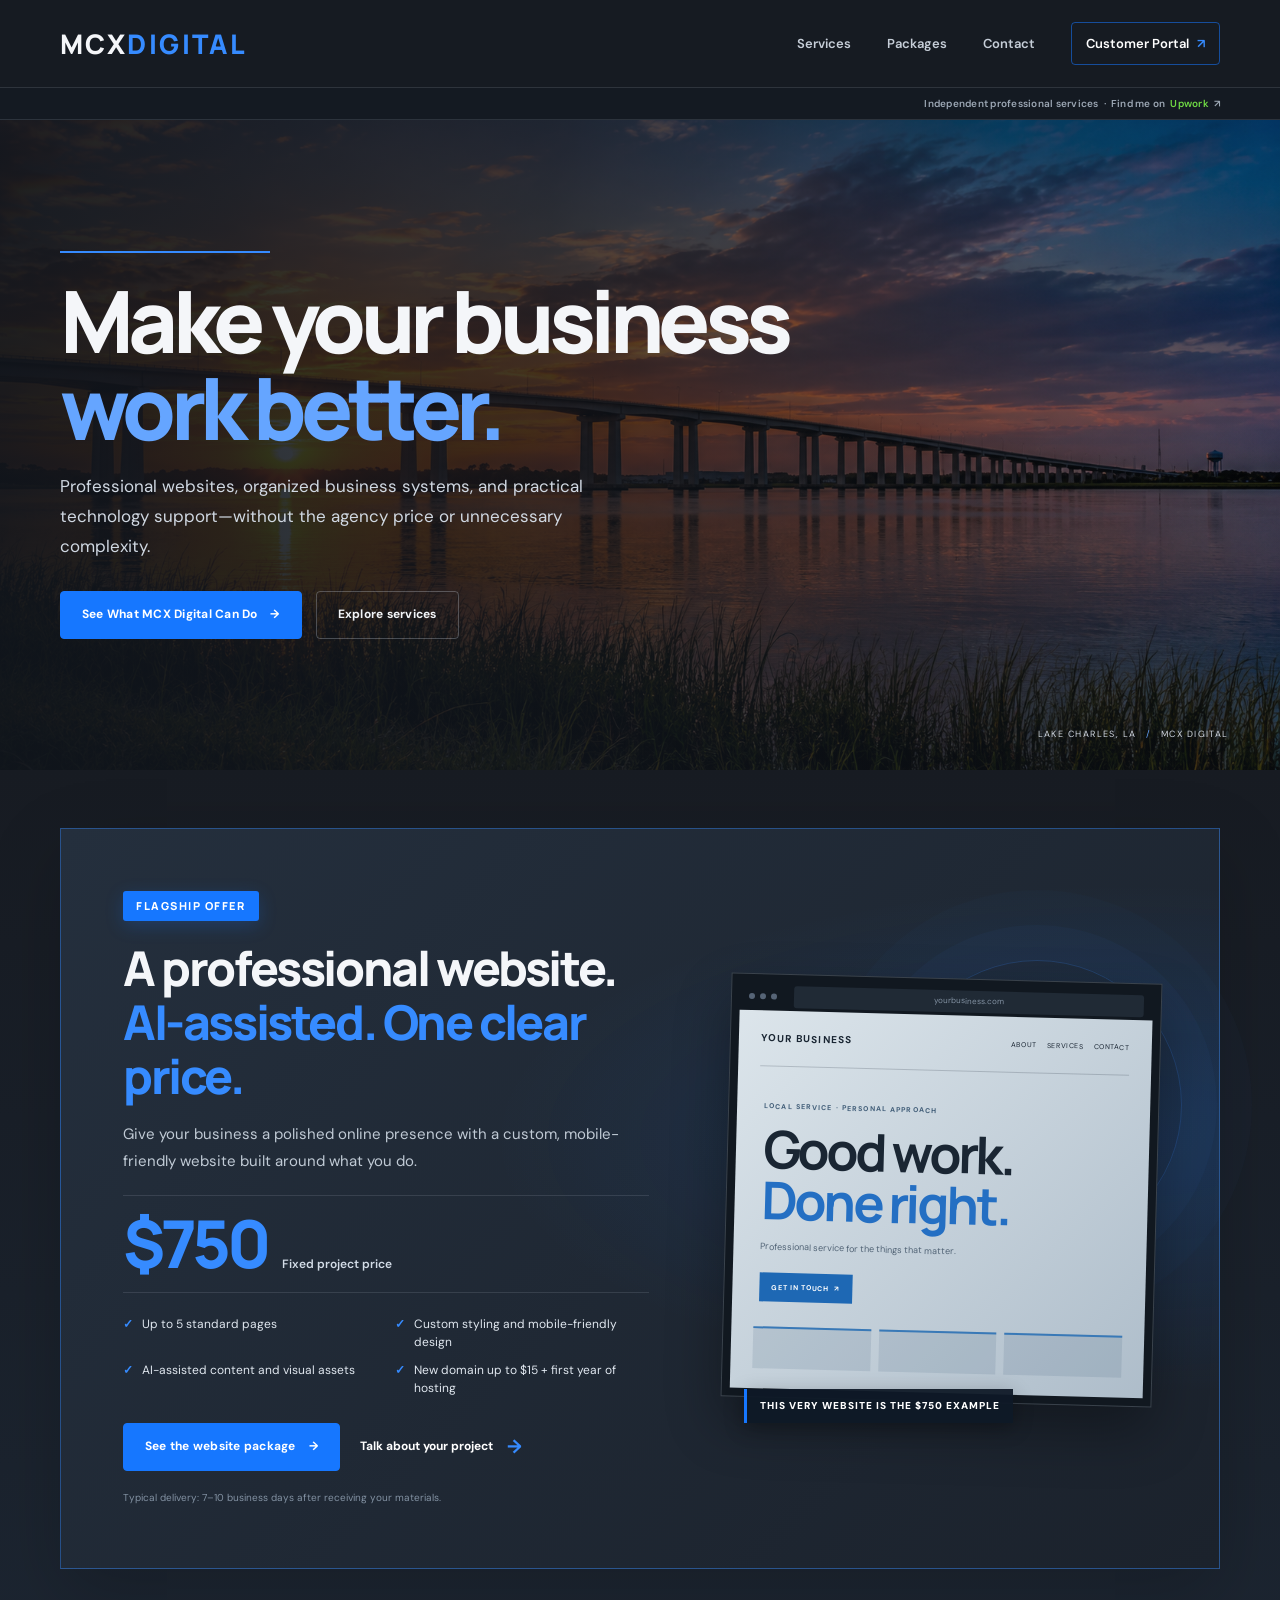
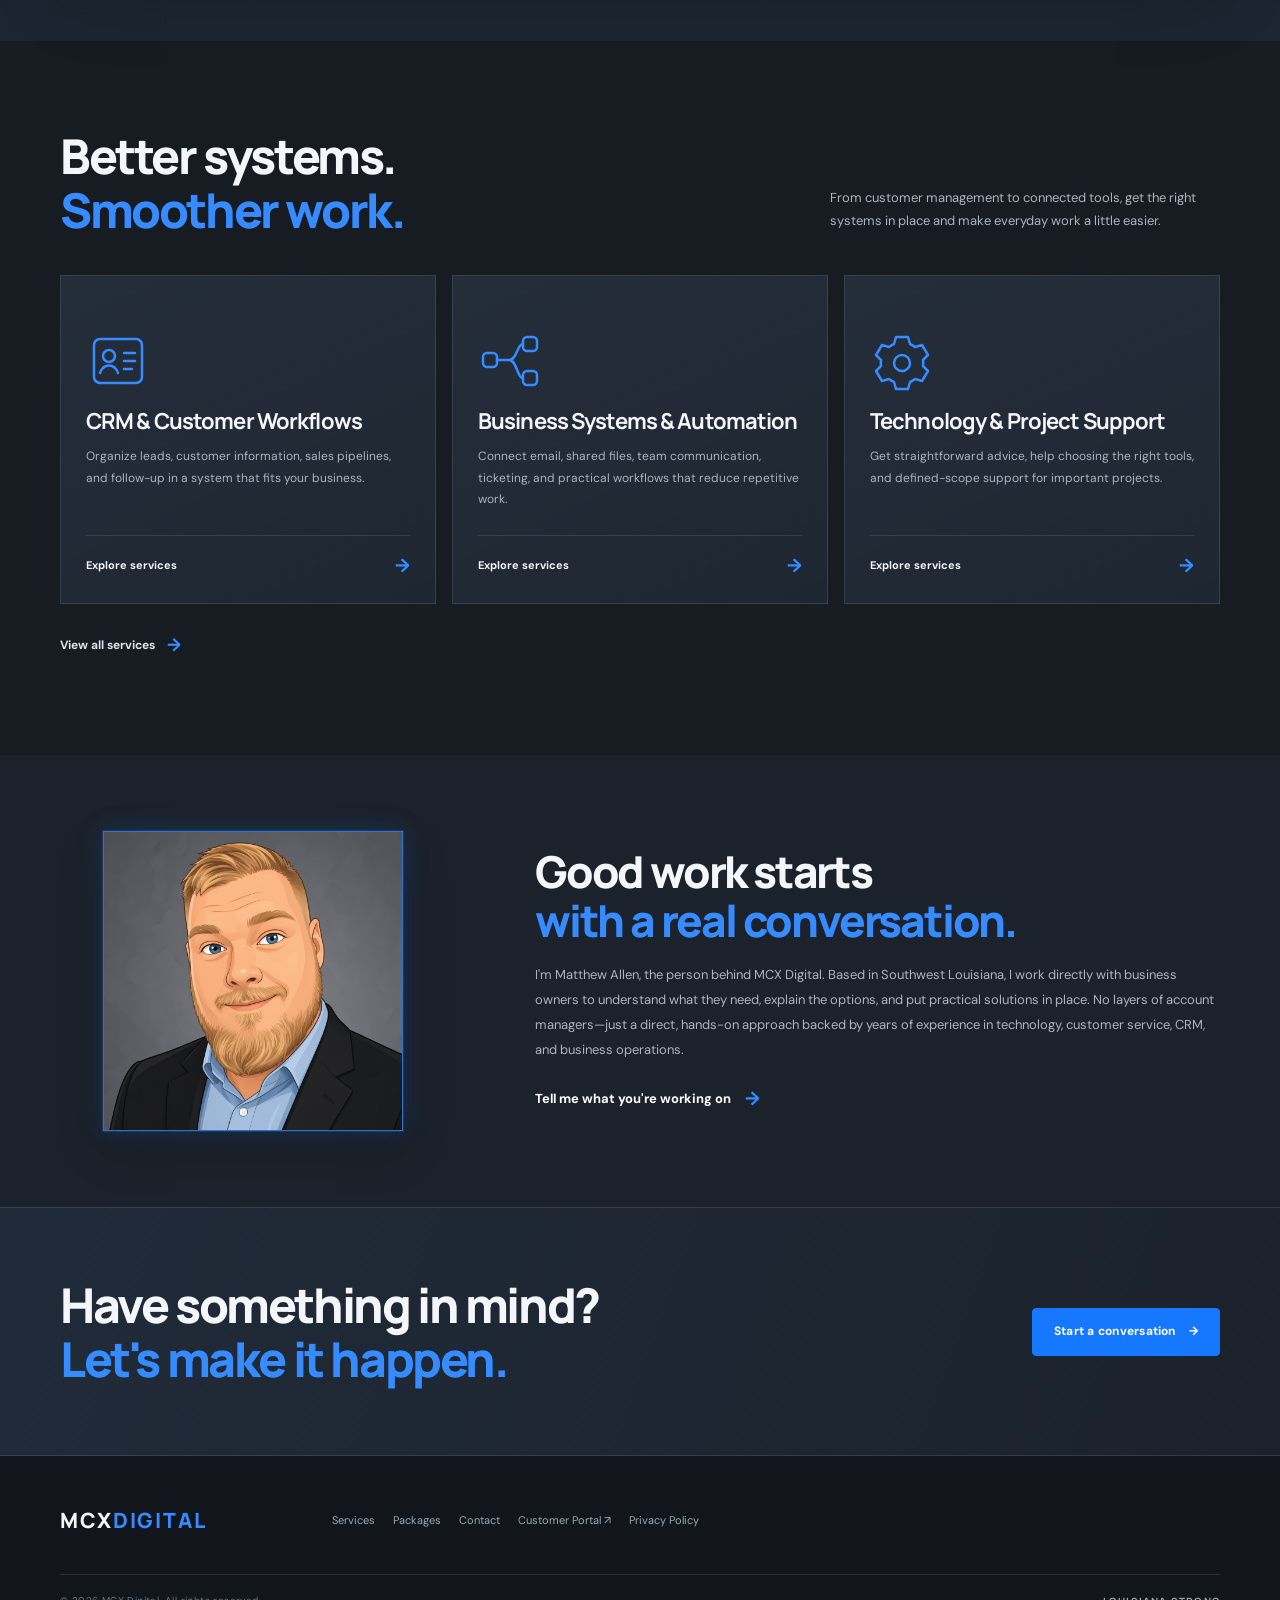
==== commit bf5113b3: "Match main site wordmark to CRM landing page logo" ====
--- a/index.html
+++ b/index.html
@@ -3,10 +3,50 @@
 <head>
   <meta charset="utf-8">
   <meta name="viewport" content="width=device-width, initial-scale=1">
-  <meta name="description" content="MCX Digital provides professional small-business websites, CRM setup, connected business systems, and practical technology support from Southwest Louisiana.">
+  <meta name="description" content="MCX Digital helps small businesses in Lake Charles and Southwest Louisiana with professional websites, CRM setup, connected business systems, and practical technology support.">
   <meta name="theme-color" content="#171b22">
-  <title>MCX Digital | Practical Digital Support for Small Business</title>
-  <link rel="icon" href="assets/images/favicon.svg" type="image/svg+xml">
+  <title>Small Business Websites & CRM Setup in Lake Charles | MCX Digital</title>
+  <link rel="canonical" href="https://mcxdigital.net/">
+  <script type="application/ld+json">
+  {
+    "@context": "https://schema.org",
+    "@type": "ProfessionalService",
+    "name": "MCX Digital",
+    "url": "https://mcxdigital.net/",
+    "email": "matthew@mcxdigital.net",
+    "description": "Small-business website development, CRM setup, connected business systems, workflow improvement, and practical technology support.",
+    "address": {
+      "@type": "PostalAddress",
+      "addressLocality": "Lake Charles",
+      "addressRegion": "Louisiana",
+      "addressCountry": "US"
+    },
+    "areaServed": [
+      { "@type": "City", "name": "Lake Charles" },
+      { "@type": "AdministrativeArea", "name": "Southwest Louisiana" }
+    ],
+    "serviceType": [
+      "Small-business website development",
+      "CRM setup and organization",
+      "Business systems and workflow automation",
+      "Technology and project support"
+    ]
+  }
+  </script>
+  <meta property="og:type" content="website">
+<meta property="og:type" content="website">
+<meta property="og:site_name" content="MCX Digital">
+<meta property="og:locale" content="en_US">
+<meta property="og:title" content="Small Business Websites &amp; CRM Setup in Lake Charles | MCX Digital">
+<meta property="og:description" content="MCX Digital helps small businesses in Lake Charles and Southwest Louisiana with professional websites, CRM setup, connected business systems, and practical technology support.">
+<meta property="og:url" content="https://mcxdigital.net/">
+<meta property="og:image" content="https://mcxdigital.net/assets/images/i210-sunset.png">
+<meta property="og:image:alt" content="Sunset over the I-210 bridge in Lake Charles, Louisiana.">
+<meta name="twitter:card" content="summary_large_image">
+<meta name="twitter:title" content="Small Business Websites &amp; CRM Setup in Lake Charles | MCX Digital">
+<meta name="twitter:description" content="MCX Digital helps small businesses in Lake Charles and Southwest Louisiana with professional websites, CRM setup, connected business systems, and practical technology support.">
+<meta name="twitter:image" content="https://mcxdigital.net/assets/images/i210-sunset.png">
+<link rel="icon" href="assets/images/favicon.svg" type="image/svg+xml">
   <link rel="preconnect" href="https://fonts.googleapis.com">
   <link rel="preconnect" href="https://fonts.gstatic.com" crossorigin>
   <link href="https://fonts.googleapis.com/css2?family=DM+Sans:wght@400;500;600;700&family=Manrope:wght@400;500;600;700;800&display=swap" rel="stylesheet">
@@ -18,7 +58,7 @@
   <a class="skip-link" href="#main">Skip to content</a>
   <header class="site-header">
     <div class="container nav-wrap">
-      <a class="brand" href="index.html" aria-label="MCX Digital home"><span class="brand-wordmark">MCX <span class="brand-x">DIGITAL</span></span></a>
+      <a class="brand" href="index.html" aria-label="MCX Digital home"><span class="brand-wordmark"><span class="brand-mcx">MCX</span><span class="brand-x">DIGITAL</span></span></a>
       <button class="menu-toggle" type="button" aria-expanded="false" aria-controls="primary-nav" aria-label="Open navigation"><span></span><span></span><span></span></button>
       <nav class="primary-nav" id="primary-nav" aria-label="Main navigation">
         <a href="services.html">Services</a>
@@ -114,7 +154,7 @@
 
     <section class="home-about-section">
       <div class="container home-about-panel">
-        <div class="home-about-image"><img src="assets/images/avatar01.jpg" alt="Illustrated portrait of Matthew Allen"></div>
+        <div class="home-about-image"><img src="assets/images/avatar01.jpg" alt="Illustrated head-and-shoulders portrait of Matthew Allen with swept-back blond hair and a full blond beard"></div>
         <div class="home-about-copy">
           <h2>Good work starts<br><span>with a real conversation.</span></h2>
           <p>I'm Matthew Allen, the person behind MCX Digital. Based in Southwest Louisiana, I work directly with business owners to understand what they need, explain the options, and put practical solutions in place. No layers of account managers—just a direct, hands-on approach backed by years of experience in technology, customer service, CRM, and business operations.</p>
@@ -132,7 +172,7 @@
   </main>
   <footer class="site-footer">
     <div class="container footer-main">
-      <a class="brand footer-brand" href="index.html" aria-label="MCX Digital home"><span class="brand-wordmark">MCX <span class="brand-x">DIGITAL</span></span></a>
+      <a class="brand footer-brand" href="index.html" aria-label="MCX Digital home"><span class="brand-wordmark"><span class="brand-mcx">MCX</span><span class="brand-x">DIGITAL</span></span></a>
       <div class="footer-links"><a href="services.html">Services</a><a href="packages.html">Packages</a><a href="contact.html">Contact</a><a data-portal-link href="#">Customer Portal ↗</a><a href="privacy.html">Privacy Policy</a></div>
     </div>
     <div class="container footer-bottom"><span>© <span data-year></span> MCX Digital. All rights reserved.</span><span class="footer-signoff">Louisiana Strong</span></div>
--- a/assets/css/style.css
+++ b/assets/css/style.css
@@ -423,5 +423,3 @@
 .contact-form .form-status.is-error{border-color:rgba(239,105,105,.45);border-left-color:#ef6969;background:rgba(239,105,105,.08)}
 .contact-form button:disabled{opacity:.7;cursor:wait}
 
-/* Header image logo */
-.brand-logo{display:block;width:auto;height:36px;max-width:210px;object-fit:contain}@media(max-width:680px){.brand-logo{height:32px;max-width:190px}}
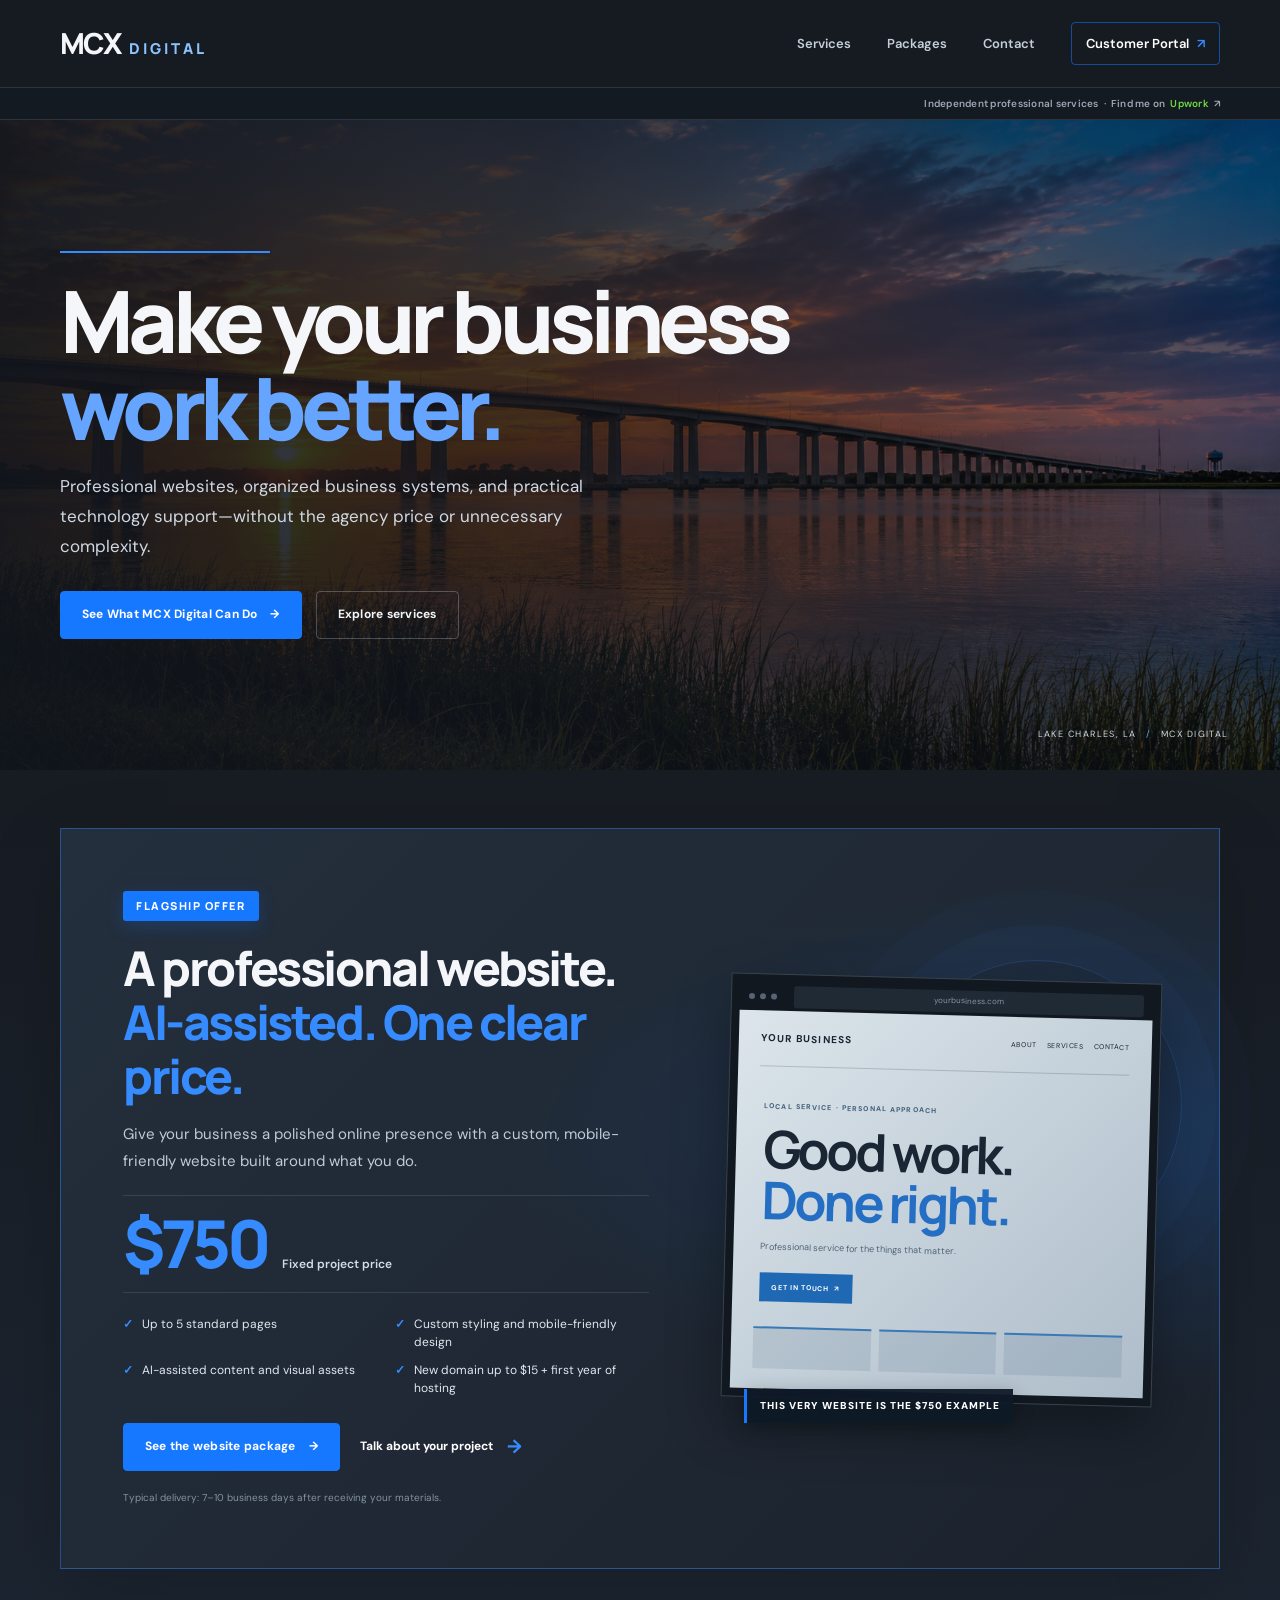
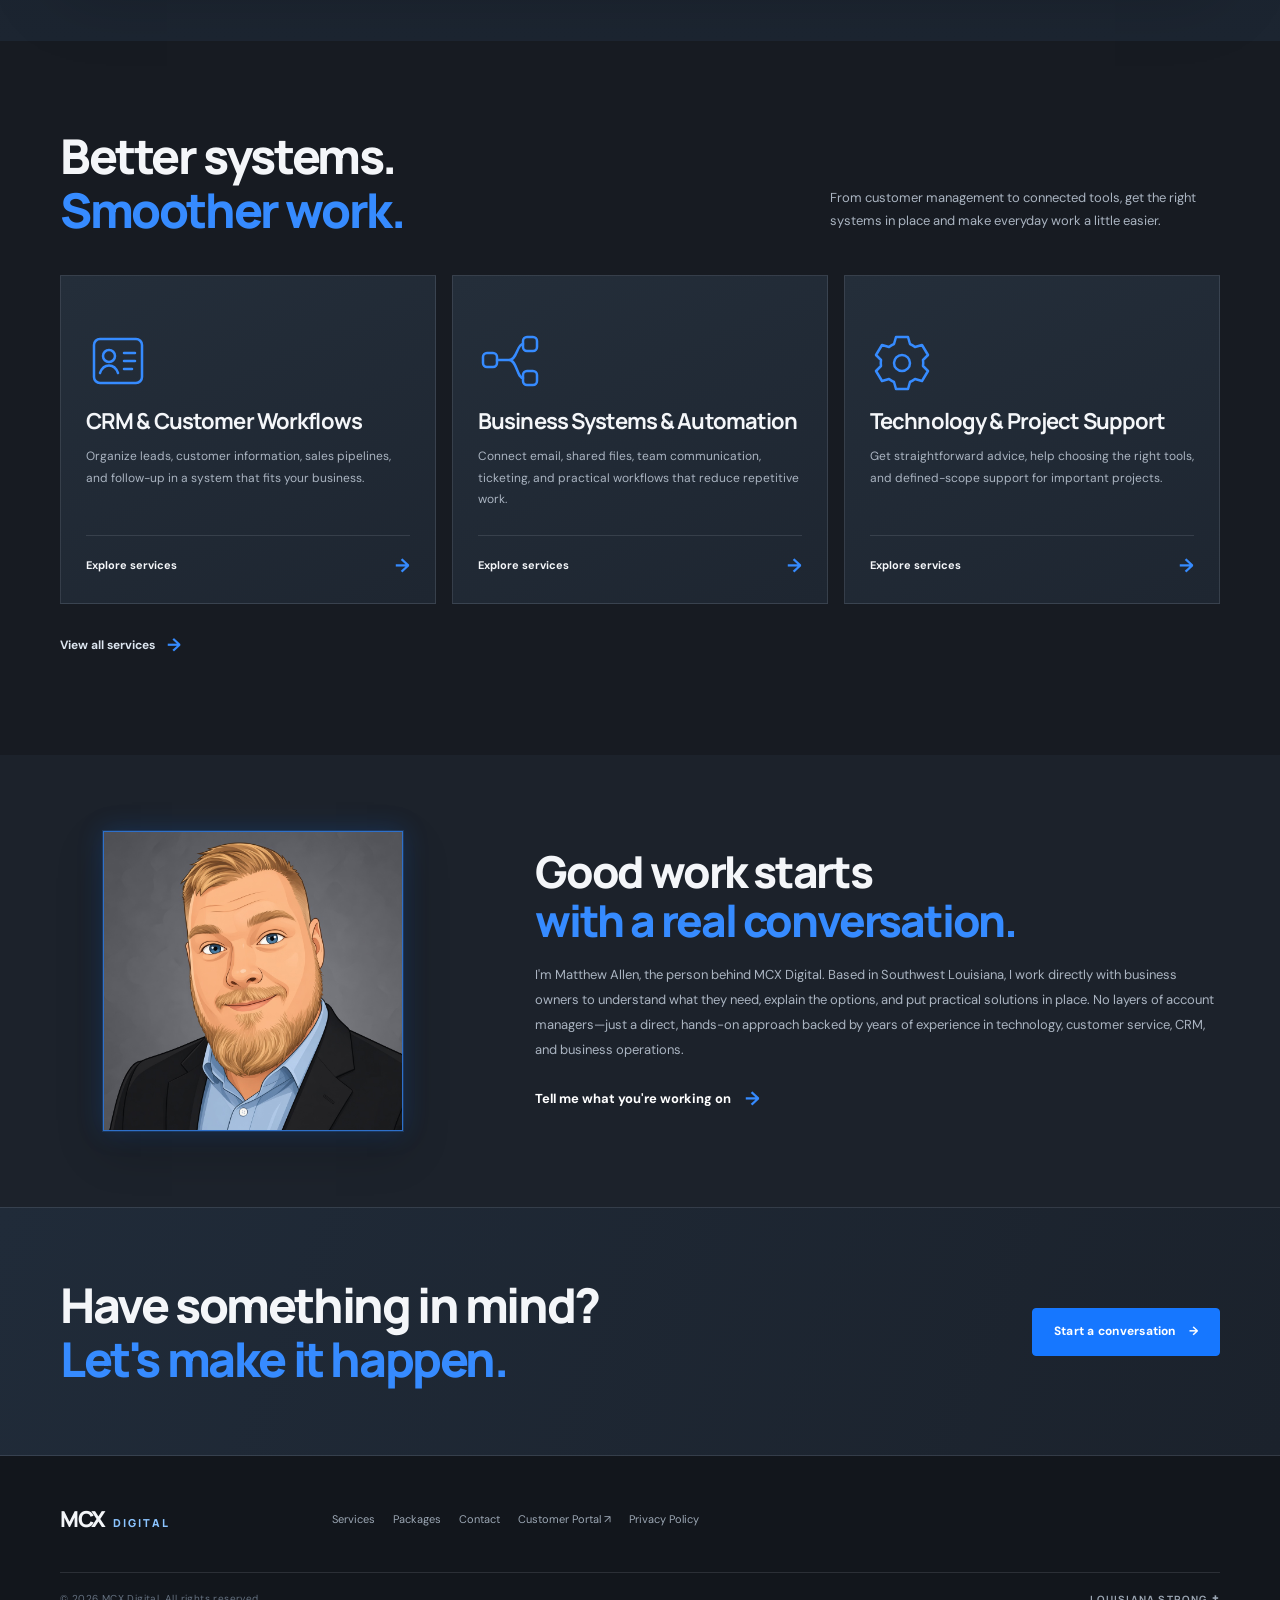
==== commit 3abef809: "Add white Christian cross beside Louisiana Strong footer" ====
--- a/index.html
+++ b/index.html
@@ -175,7 +175,7 @@
       <a class="brand footer-brand" href="index.html" aria-label="MCX Digital home"><span class="brand-wordmark"><span class="brand-mcx">MCX</span><span class="brand-x">DIGITAL</span></span></a>
       <div class="footer-links"><a href="services.html">Services</a><a href="packages.html">Packages</a><a href="contact.html">Contact</a><a data-portal-link href="#">Customer Portal ↗</a><a href="privacy.html">Privacy Policy</a></div>
     </div>
-    <div class="container footer-bottom"><span>© <span data-year></span> MCX Digital. All rights reserved.</span><span class="footer-signoff">Louisiana Strong</span></div>
+    <div class="container footer-bottom"><span>© <span data-year></span> MCX Digital. All rights reserved.</span><span class="footer-signoff">LOUISIANA STRONG <span class="footer-cross" aria-label="Christian cross">✝</span></span></div>
   </footer>
 </body>
 </html>
--- a/assets/css/style.css
+++ b/assets/css/style.css
@@ -423,3 +423,12 @@
 .contact-form .form-status.is-error{border-color:rgba(239,105,105,.45);border-left-color:#ef6969;background:rgba(239,105,105,.08)}
 .contact-form button:disabled{opacity:.7;cursor:wait}
 
+
+
+/* Main-site wordmark: match the compact MCX DIGITAL treatment used on the CRM landing page */
+.brand-wordmark{display:inline-flex;align-items:baseline;gap:9px;font-size:29px;line-height:1;letter-spacing:-.06em;white-space:nowrap;color:#f4f6f9}
+.brand-wordmark .brand-mcx{font-weight:800;letter-spacing:-.06em;color:#f4f6f9}
+.brand-wordmark .brand-x{font-size:15px;font-weight:800;letter-spacing:.2em;color:#8bc4ff}
+.footer-brand .brand-wordmark{font-size:22px;gap:8px}
+.footer-brand .brand-wordmark .brand-x{font-size:11px;letter-spacing:.18em}
+@media(max-width:680px){.brand-wordmark{font-size:25px;gap:8px}.brand-wordmark .brand-x{font-size:12px}.footer-brand .brand-wordmark{font-size:20px}}
